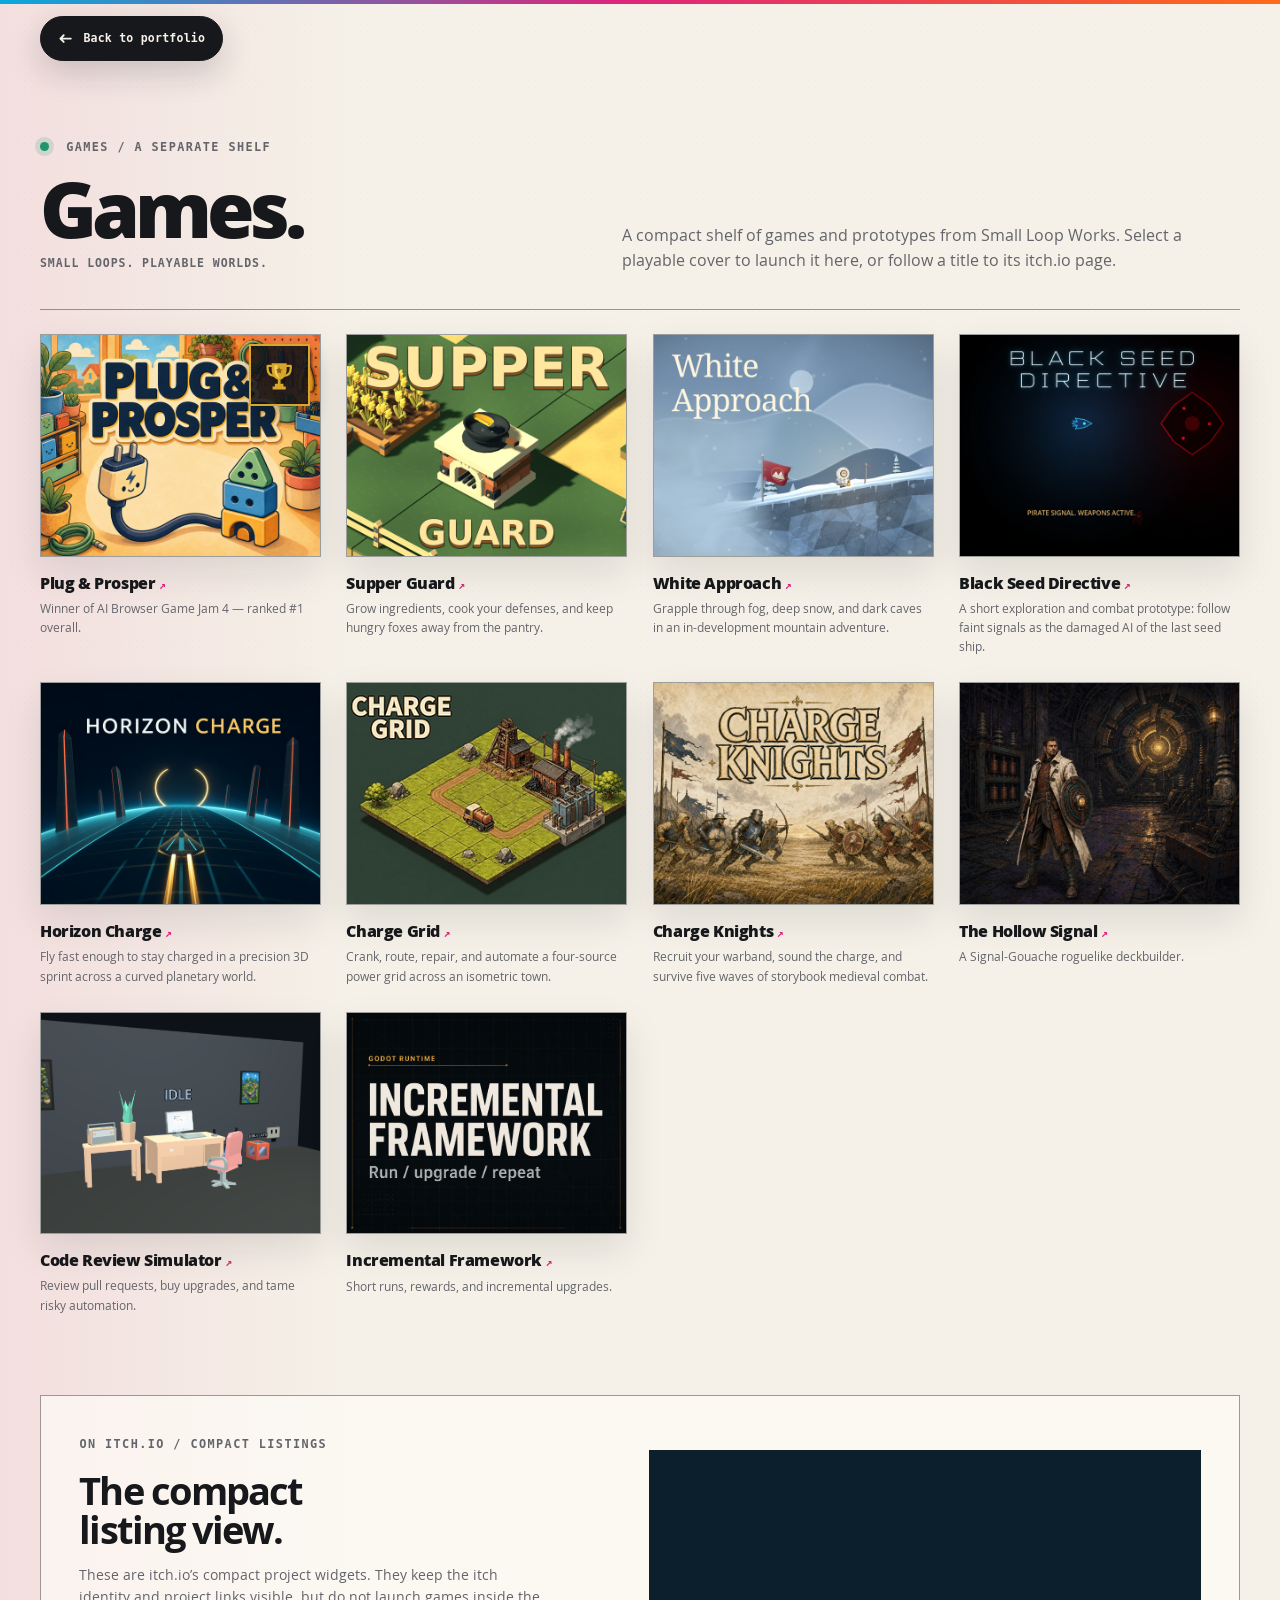
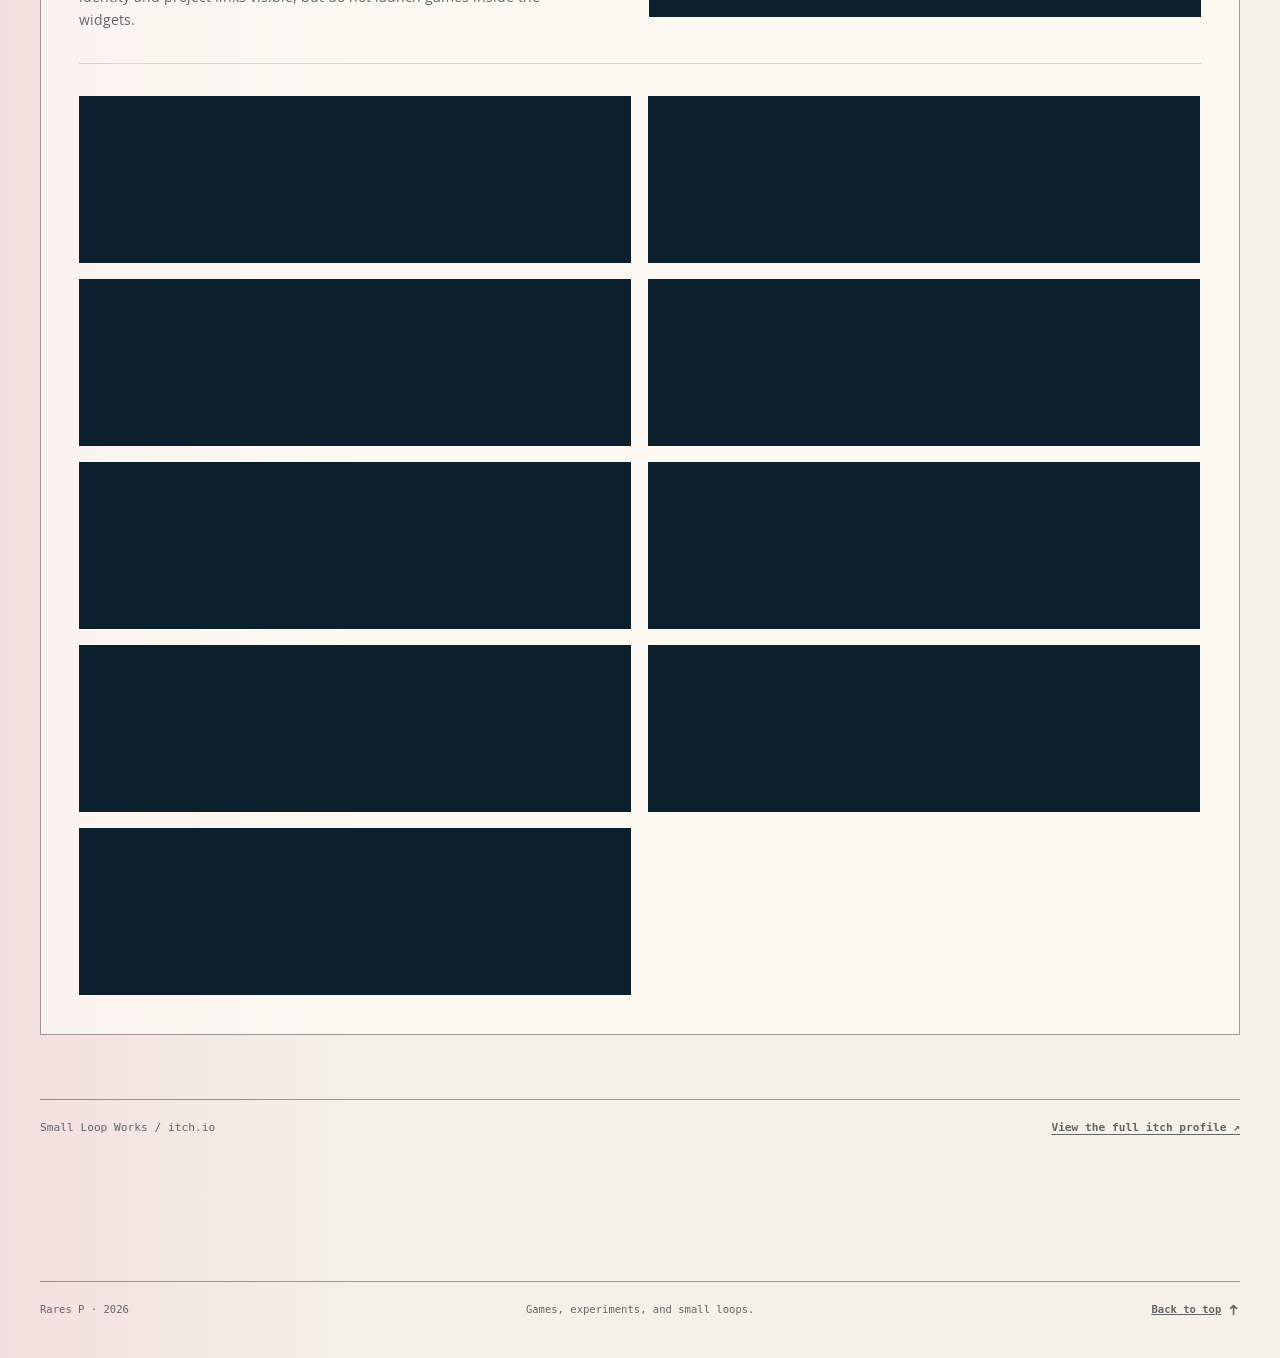
==== site/games.html @ de19da32 "Publish expanded games gallery and refreshed homepage covers" ====
<!doctype html>
<html lang="en">
  <head>
    <meta charset="utf-8">
    <meta name="viewport" content="width=device-width, initial-scale=1">
    <meta name="description" content="A compact portfolio shelf for games and prototypes from Small Loop Works.">
    <meta name="color-scheme" content="light dark">
    <meta name="theme-color" content="#f5f1e8">
    <title>Games | Rares P.</title>
    <link rel="icon" type="image/x-icon" sizes="16x16 32x32 48x48 64x64" href="assets/favicon.ico?v=3">
    <link rel="icon" type="image/png" sizes="16x16" href="assets/favicon-16x16.png?v=3">
    <link rel="icon" type="image/png" sizes="32x32" href="assets/favicon-32x32.png?v=3">
    <link rel="apple-touch-icon" sizes="180x180" href="assets/apple-touch-icon.png">
    <script>
      (() => {
        const systemTheme = matchMedia("(prefers-color-scheme: dark)").matches
          ? "dark"
          : "light";
        let themeMode = "system";
        try {
          const savedMode = localStorage.getItem("portfolio-theme-mode");
          if (savedMode === "light" || savedMode === "dark") {
            themeMode = savedMode;
          }
        } catch {
          // System preference remains the fallback when storage is unavailable.
        }
        document.documentElement.dataset.themeMode = themeMode;
        document.documentElement.dataset.theme =
          themeMode === "system" ? systemTheme : themeMode;
        document.querySelector('meta[name="theme-color"]').content =
          document.documentElement.dataset.theme === "dark"
            ? "#111318"
            : "#f5f1e8";
      })();
    </script>
    <link rel="stylesheet" href="styles.css">
    <script src="script.js" defer></script>
  </head>
  <body class="games-page">
    <a class="skip-link" href="#games">Skip to the games</a>

    <header class="games-site-header" data-reveal>
      <a class="back-to-portfolio" href="index.html">
        <svg viewBox="0 0 16 16" fill="none" stroke="currentColor" stroke-width="2" stroke-linecap="round" stroke-linejoin="round" aria-hidden="true" focusable="false">
          <path d="M13.5 8h-11m0 0L6 4.5M2.5 8 6 11.5"></path>
        </svg>
        <span>Back to portfolio</span>
      </a>
    </header>

    <main class="games-page-main" id="games">
      <section class="games-page-hero" data-reveal>
        <div>
          <p class="eyebrow"><span class="status-dot" aria-hidden="true"></span> Games / A separate shelf</p>
          <h1>Games.</h1>
          <p class="games-page-tagline">Small loops. Playable worlds.</p>
        </div>
        <p class="games-page-intro">
          A compact shelf of games and prototypes from Small Loop Works. Select a
          playable cover to launch it here, or follow a title to its itch.io page.
        </p>
      </section>

      <section class="game-shelf" aria-label="Game shelf">
        <div class="game-grid">
          <article class="game-card" data-reveal>
            <div class="game-cover-shell">
              <button class="game-cover game-launch" type="button" data-game-title="Plug &amp; Prosper" data-game-src="https://itch.io/embed-upload/18635127?color=3C3F45" data-game-width="1280" data-game-height="720" data-game-page="https://smallloopworks.itch.io/plug-prosper" aria-label="Play Plug &amp; Prosper here">
                <img src="assets/games/plug-prosper.png" alt="Plug &amp; Prosper cover art with a smiling plug and a colorful stack of adapters in a cheerful workshop">
                <span class="game-cover-action"><span aria-hidden="true">▶</span> Play here</span>
              </button>
              <a class="game-award-badge" href="https://itch.io/jam/ai-jam-4/results" target="_blank" rel="noreferrer" aria-label="View Plug &amp; Prosper's first-place AI Browser Game Jam 4 result on itch.io" title="View the first-place jam result">
                <svg class="game-award-trophy" viewBox="0 0 160 160" aria-hidden="true" focusable="false">
                  <path class="trophy-handle" d="M51 39H29v9c0 21 12 34 31 35M109 39h22v9c0 21-12 34-31 35"></path>
                  <path class="trophy-cup" d="M47 28h66v26c0 27-14 46-33 46S47 81 47 54V28Z"></path>
                  <path class="trophy-highlight" d="M59 36h13v20c0 18 4 29 12 38-15-3-25-19-25-40V36Z"></path>
                  <path class="trophy-star" d="m80 45 4.5 9.1 10.1 1.5-7.3 7.1 1.7 10-9-4.8-9 4.8 1.7-10-7.3-7.1 10.1-1.5L80 45Z"></path>
                  <path class="trophy-stem" d="M74 96h12v22H74zM61 118h38v12H61zM51 130h58v13H51z"></path>
                </svg>
              </a>
            </div>
            <h2><a href="https://smallloopworks.itch.io/plug-prosper" target="_blank" rel="noreferrer">Plug &amp; Prosper <span aria-hidden="true">↗</span></a></h2>
            <p>Winner of AI Browser Game Jam 4 — ranked #1 overall.</p>
          </article>

          <article class="game-card" data-reveal>
            <button class="game-cover game-launch" type="button" data-game-title="Supper Guard" data-game-src="https://itch.io/embed-upload/19415598?color=3C3F45" data-game-width="640" data-game-height="382" data-game-page="https://smallloopworks.itch.io/supper-guard" aria-label="Play Supper Guard here">
              <img src="assets/games/supper-guard.png" alt="Supper Guard cover art showing a pan of corn on an outdoor stove beside an isometric farm">
              <span class="game-cover-action"><span aria-hidden="true">▶</span> Play here</span>
            </button>
            <h2><a href="https://smallloopworks.itch.io/supper-guard" target="_blank" rel="noreferrer">Supper Guard <span aria-hidden="true">↗</span></a></h2>
            <p>Grow ingredients, cook your defenses, and keep hungry foxes away from the pantry.</p>
          </article>

          <article class="game-card" data-reveal>
            <button class="game-cover game-launch" type="button" data-game-title="White Approach" data-game-src="https://itch.io/embed-upload/19113756?color=3C3F45" data-game-width="960" data-game-height="622" data-game-page="https://smallloopworks.itch.io/white-approach" aria-label="Play White Approach here">
              <img src="assets/games/white-approach.png" alt="White Approach cover art showing a little climber beside a red flag on a snowy mountain ledge">
              <span class="game-cover-action"><span aria-hidden="true">▶</span> Play here</span>
            </button>
            <h2><a href="https://smallloopworks.itch.io/white-approach" target="_blank" rel="noreferrer">White Approach <span aria-hidden="true">↗</span></a></h2>
            <p>Grapple through fog, deep snow, and dark caves in an in-development mountain adventure.</p>
          </article>

          <article class="game-card" data-reveal>
            <button class="game-cover game-launch" type="button" data-game-title="Black Seed Directive" data-game-src="https://itch.io/embed-upload/18654676?color=3C3F45" data-game-width="1152" data-game-height="670" data-game-page="https://smallloopworks.itch.io/black-seed-directive" aria-label="Play Black Seed Directive here">
              <img src="assets/games/black-seed-directive.png" alt="Black Seed Directive cover art showing a blue seed ship facing a red hostile signal in dark space">
              <span class="game-cover-action"><span aria-hidden="true">▶</span> Play here</span>
            </button>
            <h2><a href="https://smallloopworks.itch.io/black-seed-directive" target="_blank" rel="noreferrer">Black Seed Directive <span aria-hidden="true">↗</span></a></h2>
            <p>A short exploration and combat prototype: follow faint signals as the damaged AI of the last seed ship.</p>
          </article>

          <article class="game-card" data-reveal>
            <button class="game-cover game-launch" type="button" data-game-title="Horizon Charge" data-game-src="https://itch.io/embed-upload/18634180?color=3C3F45" data-game-width="960" data-game-height="562" data-game-page="https://smallloopworks.itch.io/horizon-charge" aria-label="Play Horizon Charge here">
              <img src="assets/games/horizon-charge.png" alt="Horizon Charge cover art showing a glowing spacecraft racing over a curved planetary track">
              <span class="game-cover-action"><span aria-hidden="true">▶</span> Play here</span>
            </button>
            <h2><a href="https://smallloopworks.itch.io/horizon-charge" target="_blank" rel="noreferrer">Horizon Charge <span aria-hidden="true">↗</span></a></h2>
            <p>Fly fast enough to stay charged in a precision 3D sprint across a curved planetary world.</p>
          </article>

          <article class="game-card" data-reveal>
            <button class="game-cover game-launch" type="button" data-game-title="Charge Grid" data-game-src="https://itch.io/embed-upload/18638138?color=3C3F45" data-game-width="1280" data-game-height="720" data-game-page="https://smallloopworks.itch.io/charge-grid" aria-label="Play Charge Grid here">
              <img src="assets/games/charge-grid.png" alt="Charge Grid cover art showing an isometric power network with a mine, factory, truck, and transformer station">
              <span class="game-cover-action"><span aria-hidden="true">▶</span> Play here</span>
            </button>
            <h2><a href="https://smallloopworks.itch.io/charge-grid" target="_blank" rel="noreferrer">Charge Grid <span aria-hidden="true">↗</span></a></h2>
            <p>Crank, route, repair, and automate a four-source power grid across an isometric town.</p>
          </article>

          <article class="game-card" data-reveal>
            <button class="game-cover game-launch" type="button" data-game-title="Charge Knights" data-game-src="https://itch.io/embed-upload/18634933?color=3C3F45" data-game-width="1152" data-game-height="648" data-game-page="https://smallloopworks.itch.io/charge-knights" aria-label="Play Charge Knights here">
              <img src="assets/games/charge-knights.png" alt="Charge Knights cover art showing two storybook medieval warbands charging across a battlefield">
              <span class="game-cover-action"><span aria-hidden="true">▶</span> Play here</span>
            </button>
            <h2><a href="https://smallloopworks.itch.io/charge-knights" target="_blank" rel="noreferrer">Charge Knights <span aria-hidden="true">↗</span></a></h2>
            <p>Recruit your warband, sound the charge, and survive five waves of storybook medieval combat.</p>
          </article>

          <article class="game-card" data-reveal>
            <button class="game-cover game-launch" type="button" data-game-title="The Hollow Signal" data-game-src="https://itch.io/embed-upload/18607354?color=3C3F45" data-game-width="1152" data-game-height="670" data-game-page="https://smallloopworks.itch.io/the-hollow-signal" aria-label="Play The Hollow Signal here">
              <img src="assets/games/the-hollow-signal.png" alt="The Hollow Signal cover art showing a lone traveler before a glowing mechanical tunnel">
              <span class="game-cover-action"><span aria-hidden="true">▶</span> Play here</span>
            </button>
            <h2><a href="https://smallloopworks.itch.io/the-hollow-signal" target="_blank" rel="noreferrer">The Hollow Signal <span aria-hidden="true">↗</span></a></h2>
            <p>A Signal-Gouache roguelike deckbuilder.</p>
          </article>

          <article class="game-card" data-reveal>
            <a class="game-cover" href="https://smallloopworks.itch.io/code-review-simulator" target="_blank" rel="noreferrer" aria-label="Open Code Review Simulator on itch.io">
              <img src="assets/games/code-review-simulator.png" alt="Code Review Simulator cover art showing an in-game apartment workspace">
            </a>
            <h2><a href="https://smallloopworks.itch.io/code-review-simulator" target="_blank" rel="noreferrer">Code Review Simulator <span aria-hidden="true">↗</span></a></h2>
            <p>Review pull requests, buy upgrades, and tame risky automation.</p>
          </article>

          <article class="game-card" data-reveal>
            <button class="game-cover game-launch" type="button" data-game-title="Incremental Framework" data-game-src="https://itch.io/embed-upload/17612233?color=3C3F45" data-game-width="1280" data-game-height="742" data-game-page="https://smallloopworks.itch.io/incremental-framework" aria-label="Play Incremental Framework here">
              <img src="assets/games/incremental-framework.png" alt="Incremental Framework cover with bold title lettering on a dark technical grid">
              <span class="game-cover-action"><span aria-hidden="true">▶</span> Play here</span>
            </button>
            <h2><a href="https://smallloopworks.itch.io/incremental-framework" target="_blank" rel="noreferrer">Incremental Framework <span aria-hidden="true">↗</span></a></h2>
            <p>Short runs, rewards, and incremental upgrades.</p>
          </article>

        </div>

        <section class="itch-widget-trial" aria-labelledby="itch-widget-title" data-reveal>
          <div class="itch-widget-lead">
            <div>
              <p class="eyebrow">On itch.io / Compact listings</p>
              <h2 id="itch-widget-title">The compact listing view.</h2>
              <p>
                These are itch.io’s compact project widgets. They keep the itch
                identity and project links visible, but do not launch games inside
                the widgets.
              </p>
            </div>
            <iframe class="itch-project-widget" frameborder="0" src="https://itch.io/embed/4852636?bg_color=0B1F2C&amp;fg_color=E7F8F5&amp;link_color=57D6D1&amp;border_color=364250" width="552" height="167" loading="lazy" title="Horizon Charge itch.io project widget"><a href="https://smallloopworks.itch.io/horizon-charge">Horizon Charge by Small Loop Works</a></iframe>
          </div>
          <div class="itch-widget-grid" aria-label="More compact itch.io game listings">
            <iframe class="itch-project-widget" frameborder="0" src="https://itch.io/embed/5056129?bg_color=203C20&amp;fg_color=FFF1C7&amp;link_color=F2BC43&amp;border_color=4C6940" width="552" height="167" loading="lazy" title="Supper Guard itch.io project widget"><a href="https://smallloopworks.itch.io/supper-guard">Supper Guard by Small Loop Works</a></iframe>
            <iframe class="itch-project-widget" frameborder="0" src="https://itch.io/embed/4976010?bg_color=253B4E&amp;fg_color=F5F1E8&amp;link_color=B5D9EE&amp;border_color=5D7D97" width="552" height="167" loading="lazy" title="White Approach itch.io project widget"><a href="https://smallloopworks.itch.io/white-approach">White Approach by Small Loop Works</a></iframe>
            <iframe class="itch-project-widget" frameborder="0" src="https://itch.io/embed/4858054?bg_color=0B1118&amp;fg_color=E7F8F5&amp;link_color=5BCBF0&amp;border_color=283E50" width="552" height="167" loading="lazy" title="Black Seed Directive itch.io project widget"><a href="https://smallloopworks.itch.io/black-seed-directive">Black Seed Directive by Small Loop Works</a></iframe>
            <iframe class="itch-project-widget" frameborder="0" src="https://itch.io/embed/4852602?bg_color=14271F&amp;fg_color=FFF1C7&amp;link_color=F2BC43&amp;border_color=355848" width="552" height="167" loading="lazy" title="Charge Grid itch.io project widget"><a href="https://smallloopworks.itch.io/charge-grid">Charge Grid by Small Loop Works</a></iframe>
            <iframe class="itch-project-widget" frameborder="0" src="https://itch.io/embed/4852614?bg_color=D2BC8F&amp;fg_color=2A2118&amp;link_color=8E3F35&amp;border_color=ddc798" width="552" height="167" loading="lazy" title="Charge Knights itch.io project widget"><a href="https://smallloopworks.itch.io/charge-knights">Charge Knights by Small Loop Works</a></iframe>
            <iframe class="itch-project-widget" frameborder="0" src="https://itch.io/embed/4852654?bg_color=17243A&amp;fg_color=FFF3D5&amp;link_color=B83E55&amp;border_color=4795c5" width="552" height="167" loading="lazy" title="Plug &amp; Prosper itch.io project widget"><a href="https://smallloopworks.itch.io/plug-prosper">Plug &amp; Prosper by Small Loop Works</a></iframe>
            <iframe class="itch-project-widget" frameborder="0" src="https://itch.io/embed/4846145?bg_color=171522&amp;fg_color=e8ddc5&amp;link_color=5fbdb8&amp;border_color=3c3a42" width="552" height="167" loading="lazy" title="The Hollow Signal itch.io project widget"><a href="https://smallloopworks.itch.io/the-hollow-signal">The Hollow Signal by Small Loop Works</a></iframe>
            <iframe class="itch-project-widget" frameborder="0" src="https://itch.io/embed/4621067?bg_color=191D21&amp;fg_color=F0F3F4&amp;link_color=66C6BB&amp;border_color=3e4348" width="552" height="167" loading="lazy" title="Code Review Simulator itch.io project widget"><a href="https://smallloopworks.itch.io/code-review-simulator">Code Review Simulator by Small Loop Works</a></iframe>
            <iframe class="itch-project-widget" frameborder="0" src="https://itch.io/embed/4594815?bg_color=172326&amp;fg_color=f2efe6&amp;link_color=f5c84c&amp;border_color=3f4547" width="552" height="167" loading="lazy" title="Incremental Framework itch.io project widget"><a href="https://smallloopworks.itch.io/incremental-framework">Incremental Framework by Small Loop Works</a></iframe>
          </div>
        </section>

        <div class="games-page-note" data-reveal>
          <span>Small Loop Works / itch.io</span>
          <a href="https://smallloopworks.itch.io/" target="_blank" rel="noreferrer">View the full itch profile <span aria-hidden="true">↗</span></a>
        </div>
      </section>
    </main>

    <dialog class="game-player-dialog" aria-labelledby="game-player-title">
      <div class="game-player-shell">
        <div class="game-player-stage">
          <div class="game-player-panel">
            <header class="game-player-toolbar">
              <div>
                <span class="status-label">playing from itch.io</span>
                <h2 id="game-player-title">Game</h2>
              </div>
              <div class="game-player-actions">
                <a class="game-player-itch-link" href="https://smallloopworks.itch.io/" target="_blank" rel="noreferrer">Open on itch.io <span aria-hidden="true">↗</span></a>
                <button class="game-player-icon game-player-fullscreen" type="button" aria-label="Enter fullscreen" title="Enter fullscreen">
                  <svg viewBox="0 0 18 18" fill="none" stroke="currentColor" stroke-width="1.8" stroke-linecap="round" stroke-linejoin="round" aria-hidden="true" focusable="false">
                    <path d="M3 7V3h4M11 3h4v4M15 11v4h-4M7 15H3v-4"></path>
                  </svg>
                </button>
                <button class="game-player-icon game-player-close" type="button" aria-label="Close game" title="Close game">
                  <svg viewBox="0 0 18 18" fill="none" stroke="currentColor" stroke-width="1.8" stroke-linecap="round" aria-hidden="true" focusable="false">
                    <path d="m4 4 10 10M14 4 4 14"></path>
                  </svg>
                </button>
              </div>
            </header>
            <div class="game-player-viewport">
              <iframe class="game-player-frame" title="Embedded game" allow="autoplay; fullscreen; gamepad; cross-origin-isolated" allowfullscreen></iframe>
            </div>
          </div>
          <p class="game-player-hint">Click outside the game or press Esc to close.</p>
        </div>
      </div>
    </dialog>

    <footer class="site-footer">
      <p>Rares P · <span id="current-year">2026</span></p>
      <p>Games, experiments, and small loops.</p>
      <a href="#games">
        Back to top
        <svg class="top-arrow" viewBox="0 0 16 16" fill="none" stroke="currentColor" stroke-width="2" stroke-linecap="round" stroke-linejoin="round" aria-hidden="true" focusable="false">
          <path d="M8 14V3m0 0L4.5 6.5M8 3l3.5 3.5"></path>
        </svg>
      </a>
    </footer>
  </body>
</html>
---- site/styles.css ----
@font-face {
  font-family: "Open Sans Portfolio";
  font-style: normal;
  font-weight: 400;
  font-display: swap;
  src: url("assets/fonts/open-sans-regular.woff") format("woff");
}

@font-face {
  font-family: "Open Sans Portfolio";
  font-style: normal;
  font-weight: 600;
  font-display: swap;
  src: url("assets/fonts/open-sans-semibold.woff") format("woff");
}

@font-face {
  font-family: "Open Sans Portfolio";
  font-style: normal;
  font-weight: 700;
  font-display: swap;
  src: url("assets/fonts/open-sans-bold.woff") format("woff");
}

@font-face {
  font-family: "Open Sans Portfolio";
  font-style: normal;
  font-weight: 800;
  font-display: swap;
  src: url("assets/fonts/open-sans-extrabold.woff") format("woff");
}

:root {
  color-scheme: light dark;
  --paper: #f5f1e8;
  --paper-strong: #fffdf8;
  --ink: #17181b;
  --muted: #64656b;
  --line: rgba(23, 24, 27, 0.15);
  --line-strong: rgba(23, 24, 27, 0.42);
  --cyan: #08a9dc;
  --blue: #2855d9;
  --magenta: #dc257d;
  --orange: #ff6b18;
  --green: #1d966c;
  --shadow: 0 28px 80px rgba(26, 24, 20, 0.13);
  --radius: 1.3rem;
  --mono: "Noto Sans Mono", "DejaVu Sans Mono", ui-monospace, monospace;
  --sans: "Open Sans Portfolio", "Open Sans", "Noto Sans", Inter, ui-sans-serif, system-ui, sans-serif;
  --max: 1200px;
}

html[data-theme="light"] {
  color-scheme: light;
}

html[data-theme="dark"] {
  color-scheme: dark;
  --paper: #111318;
  --paper-strong: #191c22;
  --ink: #f6f2e9;
  --muted: #abaeb6;
  --line: rgba(255, 255, 255, 0.13);
  --line-strong: rgba(255, 255, 255, 0.36);
  --cyan: #41c7ef;
  --blue: #718cf5;
  --magenta: #ff5ba6;
  --orange: #ff843f;
  --green: #62d2a8;
  --shadow: 0 28px 90px rgba(0, 0, 0, 0.35);
}

* {
  box-sizing: border-box;
}

html {
  scroll-behavior: smooth;
  scroll-padding-top: 7rem;
  overflow-x: hidden;
}

body {
  margin: 0;
  background: var(--paper);
  color: var(--ink);
  font-family: var(--sans);
  font-size: 1.04rem;
  font-weight: 480;
  line-height: 1.6;
  overflow-x: hidden;
  transition: background-color 180ms ease, color 180ms ease;
}

@supports (overflow: clip) {
  html,
  body,
  main {
    overflow-x: clip;
  }
}

body::before {
  position: fixed;
  inset: 0;
  z-index: -1;
  background-image: radial-gradient(rgba(23, 24, 27, 0.06) 0.65px, transparent 0.65px);
  background-size: 7px 7px;
  content: "";
  opacity: 0.35;
  pointer-events: none;
}

html[data-theme="dark"] body::before {
  background-image: radial-gradient(rgba(255, 255, 255, 0.08) 0.65px, transparent 0.65px);
}

a {
  color: inherit;
}

button,
a {
  -webkit-tap-highlight-color: transparent;
}

button {
  color: inherit;
  font: inherit;
}

button:focus-visible,
a:focus-visible {
  outline: 3px solid var(--cyan);
  outline-offset: 4px;
}

.skip-link {
  position: fixed;
  top: 0.75rem;
  left: 0.75rem;
  z-index: 100;
  padding: 0.7rem 1rem;
  background: var(--ink);
  color: var(--paper);
  font-family: var(--mono);
  font-size: 0.8rem;
  transform: translateY(-160%);
  transition: transform 160ms ease;
}

.skip-link:focus {
  transform: translateY(0);
}

.site-header {
  position: sticky;
  top: 0;
  z-index: 30;
  display: grid;
  grid-template-columns: 1fr auto 1fr;
  align-items: center;
  width: min(calc(100% - 2rem), var(--max));
  margin: 1rem auto 0;
  padding: 0.7rem 0.75rem 0.7rem 1rem;
  border: 1px solid var(--line);
  border-radius: 999px;
  background: color-mix(in srgb, var(--paper) 82%, transparent);
  box-shadow: 0 12px 40px rgba(23, 24, 27, 0.07);
  backdrop-filter: blur(18px);
}

.wordmark {
  display: inline-flex;
  align-items: center;
  gap: 0.75rem;
  width: max-content;
  text-decoration: none;
}

.wordmark-mark {
  display: grid;
  width: 2.4rem;
  height: 2.4rem;
  place-items: center;
  border-radius: 50%;
  background: var(--ink);
  color: var(--paper);
  font-family: var(--mono);
  font-size: 0.73rem;
  font-weight: 800;
}

.wordmark-copy {
  color: var(--muted);
  font-family: var(--mono);
  font-size: 0.72rem;
  font-weight: 700;
  letter-spacing: 0.08em;
  text-transform: uppercase;
}

.desktop-nav {
  display: flex;
  align-items: center;
  gap: 1.8rem;
}

.desktop-nav a {
  position: relative;
  font-size: 0.92rem;
  font-weight: 650;
  text-decoration: none;
}

.desktop-nav a::after {
  position: absolute;
  right: 0;
  bottom: -0.25rem;
  left: 0;
  height: 1px;
  background: var(--ink);
  content: "";
  transform: scaleX(0);
  transform-origin: right;
  transition: transform 160ms ease;
}

.desktop-nav a:hover::after {
  transform: scaleX(1);
  transform-origin: left;
}

.desktop-nav .nav-page-link {
  display: inline-flex;
  gap: 0.42rem;
  align-items: center;
  margin-left: 0.2rem;
  padding-left: 2rem;
}

.desktop-nav .nav-page-link::after {
  left: 2rem;
}

.desktop-nav .nav-page-link::before {
  position: absolute;
  top: 50%;
  left: 0;
  width: 1px;
  height: 1.25rem;
  background: var(--line-strong);
  content: "";
  transform: translateY(-50%);
}

.nav-page-link svg {
  width: 0.82rem;
  height: 0.82rem;
  flex: 0 0 auto;
  color: var(--magenta);
}

.header-actions {
  display: flex;
  justify-content: flex-end;
  align-items: center;
  gap: 0.45rem;
}

.theme-icon {
  display: grid;
  line-height: 1;
  place-items: center;
  transform: translateY(-0.06rem);
}

.theme-icon::before {
  content: "◐";
}

html[data-theme="dark"] .theme-icon {
  transform: none;
}

html[data-theme="dark"] .theme-icon::before {
  content: "☼";
}

.icon-button,
.small-button {
  display: inline-grid;
  min-width: 2.4rem;
  height: 2.4rem;
  place-items: center;
  border: 1px solid var(--line);
  border-radius: 999px;
  background: transparent;
  cursor: pointer;
  text-decoration: none;
  transition: transform 160ms ease, border-color 160ms ease, background-color 160ms ease;
}

.icon-button:hover,
.small-button:hover {
  border-color: var(--line-strong);
  transform: translateY(-2px);
}

.small-button {
  display: inline-flex;
  gap: 0.55rem;
  align-items: center;
  padding: 0 1rem;
  border-color: var(--ink);
  background: var(--ink);
  color: var(--paper);
  font-family: var(--mono);
  font-size: 0.72rem;
  font-weight: 800;
  letter-spacing: 0.04em;
}

.download-icon {
  width: 0.9rem;
  height: 0.9rem;
  flex: 0 0 auto;
}

.section,
.hero,
.role-strip,
.site-footer {
  width: min(calc(100% - 2.5rem), var(--max));
  margin-inline: auto;
}

.hero {
  display: grid;
  grid-template-columns: minmax(0, 1.04fr) minmax(25rem, 0.96fr);
  gap: 3.75rem;
  align-items: center;
  min-height: calc(100vh - 6rem);
  padding: 6rem 0 4rem;
}

.hero-copy {
  position: relative;
  z-index: 2;
  min-width: 0;
}

.eyebrow {
  margin: 0 0 1.1rem;
  color: var(--muted);
  font-family: var(--mono);
  font-size: 0.74rem;
  font-weight: 800;
  letter-spacing: 0.12em;
  text-transform: uppercase;
}

.status-dot {
  display: inline-block;
  width: 0.55rem;
  height: 0.55rem;
  margin-right: 0.55rem;
  border-radius: 50%;
  background: var(--green);
  box-shadow: 0 0 0 5px color-mix(in srgb, var(--green) 16%, transparent);
}

.hero h1 {
  max-width: 14ch;
  margin: 0;
  font-size: clamp(3rem, 5.55vw, 6rem);
  font-weight: 800;
  letter-spacing: -0.055em;
  line-height: 0.94;
}

.hero h1 span {
  display: block;
  margin-top: 0.18em;
  color: transparent;
  -webkit-text-stroke: 2.15px var(--ink);
}

.hero-intro {
  max-width: 42rem;
  margin: 2rem 0 0;
  color: var(--muted);
  font-size: clamp(1.08rem, 1.45vw, 1.3rem);
  font-weight: 520;
  line-height: 1.65;
}

.hero-actions {
  display: flex;
  flex-wrap: wrap;
  align-items: center;
  gap: 1.4rem;
  margin-top: 2rem;
}

.primary-button {
  display: inline-flex;
  align-items: center;
  gap: 1.2rem;
  padding: 0.95rem 1.25rem;
  border-radius: 999px;
  background: var(--ink);
  color: var(--paper);
  font-size: 0.88rem;
  font-weight: 800;
  text-decoration: none;
  transition: transform 180ms ease, box-shadow 180ms ease;
}

.primary-button:hover {
  box-shadow: 0 12px 30px rgba(23, 24, 27, 0.18);
  transform: translateY(-3px);
}

.text-link {
  font-size: 0.9rem;
  font-weight: 800;
  text-decoration-thickness: 1px;
  text-underline-offset: 0.28em;
}

.hero-signals {
  display: grid;
  grid-template-columns: 1.08fr 1.32fr 0.9fr;
  margin: 3rem 0 0;
  padding-top: 1.2rem;
  border-top: 1px solid var(--line);
}

.hero-signals div {
  display: grid;
  grid-template-rows: 1rem auto;
  align-content: start;
  min-width: 0;
  padding-inline: clamp(0.8rem, 1.4vw, 1.3rem);
}

.hero-signals div:first-child {
  padding-left: 0;
}

.hero-signals div + div {
  border-left: 1px solid var(--line);
}

.hero-signals div:last-child {
  padding-right: 0;
}

.hero-signals dt {
  margin: 0;
  color: var(--muted);
  font-family: var(--mono);
  font-size: 0.66rem;
  font-weight: 700;
  letter-spacing: 0.08em;
  text-transform: uppercase;
}

.hero-signals dd {
  margin: 0.38rem 0 0;
  font-size: 0.88rem;
  font-weight: 650;
  line-height: 1.35;
}

.hero-signals dd span {
  display: block;
}

.hero-signals .signal-flow {
  white-space: nowrap;
}

.hero-visual {
  position: relative;
  min-height: 39rem;
  isolation: isolate;
}

.splash {
  position: absolute;
  inset: 3% -25% auto -18%;
  z-index: -3;
  height: 73%;
  background: url("assets/operator-splash.png") left center / cover no-repeat;
  filter: saturate(1.05) contrast(1.03);
  mask-image: linear-gradient(90deg, #000 55%, transparent 100%);
  opacity: 0.95;
  transform: rotate(-6deg);
}

html[data-theme="dark"] .splash {
  filter: saturate(1.05) contrast(1.03);
  mix-blend-mode: screen;
  opacity: 0.72;
}

.portrait-shell {
  position: absolute;
  top: 12%;
  left: 8%;
  width: min(85%, 30rem);
  aspect-ratio: 1;
  overflow: hidden;
  border: 2px solid var(--ink);
  border-radius: 50%;
  background: #fffdf8;
  box-shadow:
    18px 20px 0 color-mix(in srgb, var(--cyan) 70%, transparent),
    -14px -12px 0 color-mix(in srgb, var(--magenta) 65%, transparent),
    var(--shadow);
}

.portrait-shell img {
  display: block;
  width: 100%;
  height: 100%;
  object-fit: cover;
}

.orbit {
  position: absolute;
  z-index: -2;
  border: 1px solid var(--line-strong);
  border-radius: 50%;
}

.orbit::after {
  position: absolute;
  top: 50%;
  left: -0.3rem;
  width: 0.6rem;
  height: 0.6rem;
  border-radius: 50%;
  background: var(--orange);
  content: "";
  box-shadow: 0 0 0 5px color-mix(in srgb, var(--orange) 20%, transparent);
}

.orbit-one {
  inset: 4% 2% 10% 0;
  transform: rotate(17deg);
}

.orbit-two {
  inset: 0 8% 4% -7%;
  border-style: dashed;
  transform: rotate(-22deg);
}

.status-card {
  position: absolute;
  display: flex;
  min-width: 11rem;
  flex-direction: column;
  gap: 0.2rem;
  padding: 0.85rem 1rem;
  border: 1px solid var(--line-strong);
  background: color-mix(in srgb, var(--paper-strong) 87%, transparent);
  box-shadow: 0 14px 40px rgba(23, 24, 27, 0.12);
  backdrop-filter: blur(14px);
}

.status-card-top {
  top: 7%;
  right: -2%;
}

.status-card-bottom {
  right: 4%;
  bottom: 13%;
}

.status-label {
  color: var(--muted);
  font-family: var(--mono);
  font-size: 0.63rem;
  font-weight: 800;
  letter-spacing: 0.1em;
  text-transform: uppercase;
}

.status-card strong {
  font-family: var(--mono);
  font-size: 0.83rem;
}

.status-card-bottom strong span {
  color: var(--green);
}

.role-strip {
  display: grid;
  grid-template-columns: repeat(4, minmax(0, 1fr));
  padding: 0;
  border-block: 1px solid var(--line-strong);
  font-family: var(--mono);
  font-size: clamp(0.68rem, 1vw, 0.82rem);
  font-weight: 800;
  letter-spacing: 0.04em;
  text-transform: uppercase;
}

.role-strip p {
  display: grid;
  min-height: 3.8rem;
  place-items: center;
  margin: 0;
  padding: 0.9rem 1.1rem;
  text-align: center;
}

.role-strip p + p {
  border-left: 1px solid var(--line);
}

.section {
  padding: 9rem 0 0;
}

.section-heading {
  display: grid;
  grid-template-columns: minmax(0, 1.25fr) minmax(18rem, 0.75fr);
  gap: 4rem;
  align-items: end;
  margin-bottom: 3rem;
}

.section-heading h2,
.review-copy h2,
.contact-section h2 {
  max-width: 13ch;
  margin: 0;
  font-size: clamp(2.6rem, 5vw, 5.4rem);
  font-weight: 760;
  letter-spacing: -0.065em;
  line-height: 0.98;
}

.section-heading > p,
.review-copy > p,
.contact-section > div > p {
  margin: 0;
  color: var(--muted);
  font-size: 1.08rem;
  font-weight: 500;
}

.work-controls {
  display: flex;
  justify-content: space-between;
  align-items: center;
  gap: 1rem;
  margin-bottom: 1.4rem;
}

.filter-group {
  display: flex;
  flex-wrap: wrap;
  gap: 0.5rem;
}

.filter-button,
.evidence-toggle {
  border: 1px solid var(--line);
  border-radius: 999px;
  background: transparent;
  cursor: pointer;
  font-family: var(--mono);
  font-size: 0.72rem;
  font-weight: 800;
  letter-spacing: 0.03em;
  transition: border-color 150ms ease, background-color 150ms ease, color 150ms ease, transform 150ms ease;
}

.filter-button {
  display: inline-flex;
  align-items: center;
  justify-content: center;
  min-height: 2.5rem;
  padding: 0 0.9rem;
  line-height: 1;
}

.filter-button:hover,
.evidence-toggle:hover {
  border-color: var(--line-strong);
}

.filter-button:hover {
  transform: translateY(-1px);
}

.evidence-toggle:hover {
  background: color-mix(in srgb, var(--ink) 4%, transparent);
}

.filter-button.is-active {
  border-color: var(--ink);
  background: var(--ink);
  color: var(--paper);
}

.evidence-toggle {
  display: inline-flex;
  align-items: center;
  gap: 0.55rem;
  flex: 0 0 auto;
  padding: 0.55rem 0.75rem;
}

.toggle-track {
  position: relative;
  display: inline-block;
  width: 2rem;
  height: 1.12rem;
  border-radius: 999px;
  background: var(--line-strong);
}

.toggle-track span {
  position: absolute;
  top: 50%;
  left: 0.16rem;
  width: 0.8rem;
  height: 0.8rem;
  border-radius: 50%;
  background: var(--paper-strong);
  transform: translateY(-50%);
  transition: transform 180ms ease, background-color 180ms ease;
}

.evidence-toggle[aria-pressed="true"] .toggle-track {
  background: var(--green);
}

.evidence-toggle[aria-pressed="true"] .toggle-track span {
  transform: translate(0.88rem, -50%);
}

.project-grid {
  display: grid;
  grid-template-columns: repeat(12, 1fr);
  border-top: 1px solid var(--line-strong);
  border-left: 1px solid var(--line-strong);
}

.project-card {
  position: relative;
  display: flex;
  grid-column: span 6;
  min-height: 31rem;
  flex-direction: column;
  padding: 1.5rem;
  overflow: hidden;
  border-right: 1px solid var(--line-strong);
  border-bottom: 1px solid var(--line-strong);
  background: color-mix(in srgb, var(--paper-strong) 48%, transparent);
  transition: background-color 180ms ease, transform 180ms ease, opacity 180ms ease;
}

.project-card::before {
  position: absolute;
  top: -6rem;
  right: -6rem;
  width: 12rem;
  height: 12rem;
  border: 1px solid var(--line);
  border-radius: 50%;
  content: "";
  transition: transform 300ms ease, border-color 300ms ease;
}

.project-card:hover {
  z-index: 2;
  background: var(--paper-strong);
  box-shadow: var(--shadow);
  transform: translateY(-4px);
}

.project-card:hover::before {
  border-color: var(--cyan);
  transform: scale(1.35);
}

.project-card-featured {
  grid-column: span 7;
  background:
    radial-gradient(circle at 90% 0, color-mix(in srgb, var(--cyan) 16%, transparent), transparent 32%),
    color-mix(in srgb, var(--paper-strong) 65%, transparent);
}

.project-card:nth-child(2) {
  grid-column: span 5;
}

.project-card-wide {
  grid-column: span 12;
  min-height: 26rem;
  background:
    linear-gradient(105deg, color-mix(in srgb, var(--magenta) 9%, transparent), transparent 44%),
    color-mix(in srgb, var(--paper-strong) 52%, transparent);
}

.project-card[hidden] {
  display: none;
}

.games-gateway {
  display: grid;
  grid-template-columns: minmax(0, 1.12fr) minmax(19rem, 0.88fr);
  gap: clamp(3rem, 7vw, 7rem);
  align-items: center;
  margin-top: 9rem;
  padding: clamp(2rem, 5vw, 4.5rem);
  background:
    radial-gradient(circle at 86% 16%, color-mix(in srgb, var(--magenta) 24%, transparent), transparent 24%),
    radial-gradient(circle at 68% 88%, color-mix(in srgb, var(--cyan) 18%, transparent), transparent 30%),
    var(--ink);
  color: var(--paper);
}

.games-gateway-copy .eyebrow,
.games-gateway-copy > p {
  color: color-mix(in srgb, var(--paper) 68%, transparent);
}

.games-gateway h2 {
  max-width: 12ch;
  margin: 0;
  font-size: clamp(2.7rem, 5vw, 5.2rem);
  font-weight: 780;
  letter-spacing: -0.065em;
  line-height: 0.98;
}

.games-gateway-copy > p:not(.eyebrow) {
  max-width: 40rem;
  margin: 1.5rem 0 0;
}

.games-gateway .primary-button {
  margin-top: 2rem;
  background: var(--paper);
  color: var(--ink);
}

.games-gateway-covers {
  position: relative;
  min-height: 18rem;
}

.gateway-cover {
  position: absolute;
  top: 50%;
  left: 50%;
  display: block;
  width: clamp(12rem, 19vw, 16rem);
  aspect-ratio: 315 / 250;
  padding: 0.38rem;
  overflow: hidden;
  border: 1px solid color-mix(in srgb, var(--paper) 36%, transparent);
  background: #17191e;
  box-shadow: 0 24px 50px rgba(0, 0, 0, 0.3);
}

.gateway-cover img {
  display: block;
  width: 100%;
  height: 100%;
  border: 1px solid rgba(255, 255, 255, 0.12);
  object-fit: cover;
}

.gateway-cover-one {
  z-index: 3;
  border-color: color-mix(in srgb, var(--paper) 58%, transparent);
  box-shadow: 0 30px 65px rgba(0, 0, 0, 0.42);
  transform: translate(-50%, -64%) rotate(-1.5deg) scale(1.04);
}

.gateway-cover-two {
  z-index: 1;
  transform: translate(-94%, -43%) rotate(-9deg);
}

.gateway-cover-three {
  z-index: 2;
  transform: translate(-6%, -43%) rotate(9deg);
}

.games-page {
  background:
    linear-gradient(90deg, color-mix(in srgb, var(--magenta) 9%, transparent), transparent 28%),
    var(--paper);
}

.games-page::after {
  position: fixed;
  top: 0;
  right: 0;
  left: 0;
  z-index: 35;
  height: 0.24rem;
  background: linear-gradient(90deg, var(--cyan), var(--magenta) 48%, var(--orange));
  content: "";
  pointer-events: none;
}

.games-site-header {
  position: sticky;
  top: 0;
  z-index: 30;
  display: flex;
  width: min(calc(100% - 2rem), var(--max));
  margin: 1rem auto 0;
  pointer-events: none;
}

.back-to-portfolio {
  display: inline-flex;
  gap: 0.65rem;
  align-items: center;
  min-height: 2.8rem;
  padding: 0 1.05rem;
  border: 1px solid var(--ink);
  border-radius: 999px;
  background: var(--ink);
  box-shadow: 0 12px 32px color-mix(in srgb, var(--ink) 18%, transparent);
  color: var(--paper);
  cursor: pointer;
  font-family: var(--mono);
  font-size: 0.72rem;
  font-weight: 800;
  letter-spacing: 0.02em;
  pointer-events: auto;
  text-decoration: none;
  transition: box-shadow 160ms ease, transform 160ms ease;
}

.back-to-portfolio:hover {
  box-shadow: 0 16px 38px color-mix(in srgb, var(--ink) 24%, transparent);
  transform: translateY(-2px);
}

.back-to-portfolio svg {
  width: 0.95rem;
  height: 0.95rem;
  flex: 0 0 auto;
}

.games-page-main {
  min-height: calc(100vh - 8rem);
}

.games-page-hero {
  display: grid;
  grid-template-columns: minmax(0, 0.9fr) minmax(24rem, 1.1fr);
  gap: clamp(2rem, 6vw, 6rem);
  align-items: end;
  width: min(calc(100% - 2.5rem), var(--max));
  margin-inline: auto;
  padding: clamp(3.25rem, 6vw, 5rem) 0 2.25rem;
  border-bottom: 1px solid var(--line-strong);
}

.games-page-hero h1 {
  margin: 0;
  font-size: clamp(3.6rem, 6vw, 5.8rem);
  font-weight: 800;
  letter-spacing: -0.065em;
  line-height: 0.92;
}

.games-page-tagline {
  margin: 0.6rem 0 0;
  color: var(--muted);
  font-family: var(--mono);
  font-size: 0.72rem;
  font-weight: 800;
  letter-spacing: 0.08em;
  text-transform: uppercase;
}

.games-page-intro {
  max-width: 42rem;
  margin: 0;
  color: var(--muted);
  font-size: 0.98rem;
  font-weight: 500;
}

.game-shelf {
  width: min(calc(100% - 2.5rem), var(--max));
  margin: 0 auto;
  padding: 1.5rem 0 9rem;
}

.game-grid {
  display: grid;
  grid-template-columns: repeat(4, minmax(0, 1fr));
  gap: clamp(1rem, 2vw, 1.6rem);
}

.game-card {
  min-width: 0;
}

.game-cover {
  position: relative;
  display: grid;
  aspect-ratio: 315 / 250;
  place-items: center;
  overflow: hidden;
  border: 1px solid var(--line-strong);
  background: var(--paper-strong);
  box-shadow: 0 16px 36px color-mix(in srgb, var(--ink) 10%, transparent);
  color: inherit;
  cursor: pointer;
  padding: 0;
  text-decoration: none;
  transition: box-shadow 180ms ease, transform 180ms ease;
}

.game-card:hover .game-cover {
  box-shadow: 0 22px 48px color-mix(in srgb, var(--ink) 18%, transparent);
  transform: translateY(-4px);
}

.game-cover img {
  display: block;
  width: 100%;
  height: 100%;
  object-fit: cover;
}

.game-cover-shell {
  position: relative;
}

.game-cover-shell .game-cover {
  width: 100%;
}

.game-award-badge {
  --award-gold: #d6a72a;
  --award-gold-bright: #f8dc79;
  --award-gold-deep: #8d5d0b;
  position: absolute;
  top: 0.65rem;
  right: 0.65rem;
  z-index: 2;
  display: grid;
  width: clamp(3.1rem, 22%, 4.1rem);
  aspect-ratio: 1;
  place-items: center;
  padding: 0.35rem;
  border: 2px solid var(--award-gold);
  background: color-mix(in srgb, #111318 88%, transparent);
  box-shadow: 0 0.55rem 1.4rem rgba(0, 0, 0, 0.28);
  color: var(--award-gold);
  text-decoration: none;
  transition: background-color 180ms ease, box-shadow 180ms ease, transform 180ms ease;
}

.game-award-trophy {
  width: 78%;
  height: auto;
  filter: drop-shadow(0 0.3rem 0.3rem rgba(0, 0, 0, 0.32));
  transform-origin: 50% 58%;
}

.trophy-handle {
  fill: none;
  stroke: currentColor;
  stroke-linecap: round;
  stroke-linejoin: round;
  stroke-width: 10;
}

.trophy-cup,
.trophy-stem {
  fill: var(--award-gold);
}

.trophy-highlight {
  fill: var(--award-gold-bright);
  opacity: 0.78;
}

.trophy-star {
  fill: var(--award-gold-deep);
}

.game-card:hover .game-award-badge {
  transform: translateY(-4px);
}

.game-award-badge:hover,
.game-award-badge:focus-visible {
  background: color-mix(in srgb, #111318 96%, transparent);
  box-shadow: 0 0.7rem 1.8rem rgba(0, 0, 0, 0.38);
}

.game-award-badge:hover .game-award-trophy,
.game-award-badge:focus-visible .game-award-trophy {
  animation: trophy-celebrate 620ms cubic-bezier(0.2, 0.8, 0.2, 1) both;
}

@keyframes trophy-celebrate {
  0% {
    transform: rotate(0) scale(1);
  }

  34% {
    transform: rotate(-10deg) scale(1.14);
  }

  68% {
    transform: rotate(9deg) scale(1.18);
  }

  100% {
    transform: rotate(0) scale(1.1);
  }
}

.game-cover-action {
  position: absolute;
  right: 0.65rem;
  bottom: 0.65rem;
  display: inline-flex;
  gap: 0.38rem;
  align-items: center;
  padding: 0.42rem 0.6rem;
  border: 1px solid rgba(255, 255, 255, 0.38);
  border-radius: 999px;
  background: rgba(14, 16, 20, 0.82);
  color: #fff;
  font-family: var(--mono);
  font-size: 0.6rem;
  font-weight: 800;
  letter-spacing: 0.04em;
  opacity: 0;
  transform: translateY(0.35rem);
  transition: opacity 160ms ease, transform 160ms ease;
}

.game-launch:hover .game-cover-action,
.game-launch:focus-visible .game-cover-action {
  opacity: 1;
  transform: translateY(0);
}

.game-card h2 {
  margin: 1rem 0 0;
  font-size: 1rem;
  font-weight: 800;
  letter-spacing: -0.025em;
  line-height: 1.25;
}

.game-card h2 a {
  text-decoration: none;
  transition: color 160ms ease;
}

.game-card h2 a:hover {
  color: var(--magenta);
}

.game-card h2 span {
  color: var(--magenta);
  font-family: var(--mono);
  font-size: 0.72em;
}

.game-card p {
  margin: 0.38rem 0 0;
  color: var(--muted);
  font-size: 0.78rem;
  font-weight: 500;
  line-height: 1.55;
}

.games-page-note {
  display: flex;
  justify-content: space-between;
  gap: 2rem;
  margin-top: 4rem;
  padding-top: 1.2rem;
  border-top: 1px solid var(--line-strong);
  color: var(--muted);
  font-family: var(--mono);
  font-size: 0.7rem;
}

.games-page-note a {
  font-weight: 800;
  text-underline-offset: 0.25em;
}

.itch-widget-trial {
  margin-top: 5rem;
  padding: clamp(1.5rem, 3vw, 2.5rem);
  border: 1px solid var(--line-strong);
  background: color-mix(in srgb, var(--paper-strong) 62%, transparent);
}

.itch-widget-lead {
  display: grid;
  grid-template-columns: minmax(0, 0.9fr) minmax(34.5rem, 1.1fr);
  gap: clamp(2rem, 6vw, 6rem);
  align-items: center;
}

.itch-widget-trial h2 {
  max-width: 14ch;
  margin: 0;
  font-size: clamp(1.8rem, 3vw, 2.8rem);
  letter-spacing: -0.05em;
  line-height: 1;
}

.itch-widget-trial p:last-child {
  max-width: 34rem;
  margin: 1rem 0 0;
  color: var(--muted);
  font-size: 0.88rem;
}

.itch-project-widget {
  display: block;
  width: 100%;
  max-width: 34.5rem;
  height: 10.4375rem;
  border: 0;
  background: #0b1f2c;
}

.itch-widget-lead .itch-project-widget {
  justify-self: end;
}

.itch-widget-grid {
  display: grid;
  grid-template-columns: repeat(2, minmax(0, 1fr));
  gap: 1rem;
  margin-top: 2rem;
  padding-top: 2rem;
  border-top: 1px solid var(--line);
}

.game-player-dialog {
  inset: 0;
  width: 100vw;
  max-width: none;
  height: 100dvh;
  max-height: none;
  margin: 0;
  padding: 0;
  border: 0;
  background: transparent;
  color: #f7f4ed;
  overflow: hidden;
}

.game-player-dialog::backdrop {
  background: rgba(43, 46, 52, 0.72);
}

.game-player-shell {
  width: 100%;
  height: 100%;
}

.game-player-stage {
  position: relative;
  display: grid;
  width: 100%;
  height: 100%;
  min-width: 0;
  min-height: 0;
  place-items: center;
  padding: clamp(1rem, 3vw, 2rem);
  overflow: hidden;
}

.game-player-panel {
  display: grid;
  grid-template-rows: auto auto;
  max-width: 100%;
  overflow: hidden;
  border: 1px solid rgba(255, 255, 255, 0.2);
  background: #292c31;
  box-shadow: 0 32px 100px rgba(0, 0, 0, 0.58);
}

.game-player-toolbar {
  display: flex;
  justify-content: space-between;
  gap: 2rem;
  align-items: center;
  min-height: 4rem;
  padding: 0.65rem clamp(0.8rem, 2vw, 1.25rem);
  border-bottom: 1px solid rgba(255, 255, 255, 0.18);
  background: #292c31;
}

.game-player-toolbar h2 {
  margin: 0.08rem 0 0;
  font-size: 1rem;
  line-height: 1.2;
}

.game-player-toolbar .status-label {
  color: rgba(247, 244, 237, 0.6);
}

.game-player-actions {
  display: flex;
  align-items: center;
  gap: 0.55rem;
}

.game-player-itch-link {
  margin-right: 0.35rem;
  font-family: var(--mono);
  font-size: 0.68rem;
  font-weight: 800;
  text-underline-offset: 0.25em;
}

.game-player-icon {
  display: grid;
  width: 2.5rem;
  height: 2.5rem;
  place-items: center;
  padding: 0;
  border: 1px solid rgba(255, 255, 255, 0.24);
  border-radius: 50%;
  background: transparent;
  color: inherit;
  cursor: pointer;
}

.game-player-icon:hover {
  border-color: rgba(255, 255, 255, 0.68);
  background: rgba(255, 255, 255, 0.08);
}

.game-player-icon svg {
  width: 1rem;
  height: 1rem;
}

.game-player-viewport {
  position: relative;
  overflow: hidden;
  background: #111318;
}

.game-player-viewport:fullscreen {
  width: 100vw !important;
  height: 100vh !important;
  background: #111318;
}

.game-player-frame {
  position: absolute;
  top: 0;
  left: 0;
  border: 0;
  background: #111318;
  transform-origin: top left;
}

.game-player-hint {
  position: absolute;
  right: clamp(1rem, 3vw, 2rem);
  bottom: 0.65rem;
  margin: 0;
  color: rgba(247, 244, 237, 0.6);
  font-family: var(--mono);
  font-size: 0.62rem;
}

body.game-player-open {
  overflow: hidden;
}

.project-index {
  color: var(--muted);
  font-family: var(--mono);
  font-size: 0.68rem;
  font-weight: 800;
}

.project-meta {
  display: flex;
  justify-content: space-between;
  gap: 1rem;
  margin: 4.6rem 0 1rem;
  color: var(--muted);
  font-family: var(--mono);
  font-size: 0.68rem;
}

.project-card h3 {
  max-width: 12ch;
  margin: 0;
  font-size: clamp(2rem, 3vw, 3.25rem);
  font-weight: 780;
  letter-spacing: -0.055em;
  line-height: 1;
}

.project-lede {
  max-width: 43rem;
  margin: 1.2rem 0 0;
  color: var(--muted);
  font-size: 1.02rem;
  font-weight: 500;
  line-height: 1.66;
}

.evidence-panel {
  display: grid;
  grid-template-rows: 0fr;
  margin-top: 0;
  opacity: 0;
  transition: grid-template-rows 220ms ease, opacity 220ms ease, margin-top 220ms ease;
}

.evidence-panel > p {
  min-height: 0;
  margin: 0;
  overflow: hidden;
  color: var(--ink);
  font-family: var(--mono);
  font-size: 0.78rem;
  line-height: 1.6;
}

body.show-evidence .evidence-panel {
  grid-template-rows: 1fr;
  margin-top: 1rem;
  opacity: 1;
}

.tag-row {
  display: flex;
  flex-wrap: wrap;
  gap: 0.35rem;
  margin-top: auto;
  padding-top: 2rem;
}

.tag-row > span {
  padding: 0.32rem 0.55rem;
  border: 1px solid var(--line);
  border-radius: 999px;
  color: var(--muted);
  font-family: var(--mono);
  font-size: 0.64rem;
  font-weight: 700;
}

.zero-one-tag {
  display: inline-flex;
  gap: 0.08rem;
  align-items: center;
  font-variant-numeric: tabular-nums;
}

.zero-one-tag .tag-arrow {
  font-family: var(--sans);
  font-size: 0.78rem;
  font-weight: 700;
  line-height: 1;
  transform: translateY(-0.015rem);
}

.card-link {
  display: inline-flex;
  justify-content: space-between;
  align-items: center;
  margin-top: 1.2rem;
  padding-top: 0.85rem;
  border-top: 1px solid var(--line);
  font-size: 0.84rem;
  font-weight: 750;
  text-decoration: none;
}

.card-link:hover {
  color: var(--blue);
}

.card-link-muted {
  color: var(--muted);
}

.card-actions {
  display: flex;
  flex-wrap: wrap;
  justify-content: space-between;
  gap: 0.7rem 1.25rem;
  align-items: center;
  margin-top: 1.2rem;
  padding-top: 0.85rem;
  border-top: 1px solid var(--line);
}

.card-actions .card-link {
  gap: 0.45rem;
  margin-top: 0;
  padding-top: 0;
  border-top: 0;
}

.card-actions .card-link-secondary {
  color: var(--muted);
}

.card-actions .card-link-secondary:hover {
  color: var(--blue);
}

.method-layout {
  display: grid;
  grid-template-columns: minmax(19rem, 0.85fr) minmax(0, 1.15fr);
  border: 1px solid var(--line-strong);
  background: var(--paper-strong);
  box-shadow: var(--shadow);
}

.phase-controls {
  display: flex;
  flex-direction: column;
  border-right: 1px solid var(--line-strong);
}

.phase-button {
  display: grid;
  grid-template-columns: 2.5rem 1fr;
  gap: 0.1rem 1rem;
  padding: 1.5rem;
  border: 0;
  border-bottom: 1px solid var(--line);
  background: transparent;
  text-align: left;
  cursor: pointer;
  transition: background-color 160ms ease, color 160ms ease;
}

.phase-button:last-child {
  border-bottom: 0;
}

.phase-button > span {
  grid-row: span 2;
  color: var(--muted);
  font-family: var(--mono);
  font-size: 0.65rem;
}

.phase-button strong {
  font-size: 1.15rem;
  font-weight: 750;
}

.phase-button[data-phase="why"] strong {
  display: inline-flex;
  align-items: center;
  gap: 0.55rem;
}

.phase-orbit {
  display: inline-block;
  width: 0.5rem;
  height: 0.5rem;
  flex: 0 0 auto;
  border-radius: 50%;
  background: var(--green);
  box-shadow: 0 0 0 4px color-mix(in srgb, var(--green) 16%, transparent);
  transition: box-shadow 160ms ease, transform 160ms ease;
}

.phase-button[data-phase="why"].is-active .phase-orbit {
  box-shadow: 0 0 0 4px color-mix(in srgb, var(--green) 20%, transparent);
}

.phase-button[data-phase="why"]:hover .phase-orbit,
.phase-button[data-phase="why"]:focus-visible .phase-orbit {
  box-shadow: 0 0 0 6px color-mix(in srgb, var(--green) 22%, transparent);
  transform: scale(1.08);
}

.phase-button small {
  color: var(--muted);
}

.phase-button.is-active {
  background: var(--ink);
  color: var(--paper);
}

.phase-button.is-active small,
.phase-button.is-active > span {
  color: color-mix(in srgb, var(--paper) 65%, transparent);
}

.phase-panel {
  position: relative;
  min-height: 28rem;
  overflow: hidden;
  padding: clamp(2rem, 5vw, 5rem);
  background:
    radial-gradient(circle at 90% 10%, color-mix(in srgb, var(--cyan) 16%, transparent), transparent 28%),
    var(--paper-strong);
}

.phase-panel > :not(.phase-emblem) {
  position: relative;
  z-index: 1;
}

.phase-emblem {
  position: absolute;
  top: clamp(0.85rem, 2vw, 1.5rem);
  right: clamp(0.85rem, 2vw, 1.5rem);
  width: clamp(7.5rem, 14vw, 11rem);
  height: auto;
  filter: saturate(0.78) contrast(1.06);
  pointer-events: none;
  transform: rotate(1.5deg);
  transform-origin: top right;
}

.phase-kicker {
  color: var(--magenta);
  font-family: var(--mono);
  font-size: 0.72rem;
  font-weight: 800;
  letter-spacing: 0.1em;
  text-transform: uppercase;
}

.phase-panel h3 {
  max-width: 13ch;
  min-height: 2.94em;
  margin: 1.3rem 0;
  font-size: clamp(2.4rem, 4.4vw, 4.8rem);
  letter-spacing: -0.06em;
  line-height: 0.98;
  white-space: pre-line;
}

.phase-panel > p:not(.phase-kicker) {
  max-width: 40rem;
  min-height: 4.8em;
  color: var(--muted);
  font-weight: 500;
}

.phase-panel ul {
  display: grid;
  gap: 0.65rem;
  margin: 2rem 0 0;
  padding: 0;
  list-style: none;
}

.phase-panel li {
  display: flex;
  align-items: center;
  gap: 0.75rem;
  font-family: var(--mono);
  font-size: 0.8rem;
}

.phase-panel li::before {
  color: var(--green);
  content: "✓";
  font-weight: 900;
}

.review-card {
  display: grid;
  grid-template-columns: 1fr 1fr;
  gap: 5rem;
  padding: clamp(2rem, 5vw, 5rem);
  background: var(--ink);
  color: var(--paper);
}

.review-copy .eyebrow,
.review-copy > p {
  color: color-mix(in srgb, var(--paper) 63%, transparent);
}

.review-copy h2 + p {
  margin-top: 0;
  padding-top: 1.5rem;
}

.review-copy .text-link {
  display: inline-block;
  margin-top: 2rem;
}

.trace-list {
  margin: 0;
  padding: 0;
  list-style: none;
}

.trace-list li {
  display: grid;
  grid-template-columns: 3rem 1fr;
  gap: 1rem;
  padding: 1.1rem 0;
  border-top: 1px solid color-mix(in srgb, var(--paper) 25%, transparent);
}

.trace-list li:last-child {
  border-bottom: 1px solid color-mix(in srgb, var(--paper) 25%, transparent);
}

.trace-list > li > span {
  color: var(--orange);
  font-family: var(--mono);
  font-size: 0.67rem;
}

.trace-list strong {
  display: block;
  font-size: 1.05rem;
}

.trace-list p {
  margin: 0.2rem 0 0;
  color: color-mix(in srgb, var(--paper) 62%, transparent);
  font-size: 0.9rem;
  font-weight: 500;
}

.about-grid {
  display: grid;
  grid-template-columns: 1fr 1fr;
  margin-top: 1px;
  gap: 1px;
  background: var(--line-strong);
}

.about-card {
  min-height: 23rem;
  padding: clamp(2rem, 4vw, 3.5rem);
  background: var(--paper-strong);
}

.about-card h3 {
  max-width: 14ch;
  margin: 0 0 1.2rem;
  font-size: clamp(2rem, 3.5vw, 3.4rem);
  letter-spacing: -0.055em;
  line-height: 1;
}

.about-card > p:last-child {
  max-width: 36rem;
  color: var(--muted);
  font-weight: 500;
}

.lab-card {
  background:
    linear-gradient(135deg, color-mix(in srgb, var(--orange) 10%, var(--paper-strong)), var(--paper-strong) 60%);
}

.contact-section {
  display: grid;
  grid-template-columns: 0.92fr 1.08fr;
  gap: 6rem;
  padding-bottom: 9rem;
}

.contact-section > div > p {
  max-width: 34rem;
  margin-top: 1.5rem;
}

.contact-links {
  border-top: 1px solid var(--line-strong);
}

.contact-links a {
  display: grid;
  grid-template-columns: 5rem 1fr;
  gap: 1rem;
  padding: 1.15rem 0;
  border-bottom: 1px solid var(--line-strong);
  text-decoration: none;
  transition: padding-left 160ms ease, color 160ms ease;
}

.contact-links a:hover {
  padding-left: 0.7rem;
  color: var(--blue);
}

.contact-links span {
  color: var(--muted);
  font-family: var(--mono);
  font-size: 0.68rem;
  font-weight: 800;
  text-transform: uppercase;
}

.contact-links strong {
  min-width: 0;
  font-size: 0.96rem;
  overflow-wrap: anywhere;
}

.site-footer {
  display: flex;
  justify-content: space-between;
  gap: 2rem;
  padding: 1.2rem 0 2.5rem;
  border-top: 1px solid var(--line-strong);
  color: var(--muted);
  font-family: var(--mono);
  font-size: 0.66rem;
}

.site-footer p {
  margin: 0;
}

.site-footer a {
  display: inline-flex;
  gap: 0.35rem;
  align-items: center;
  font-weight: 800;
}

.top-arrow {
  width: 0.82rem;
  height: 0.82rem;
  flex: 0 0 auto;
}

.command-dialog {
  width: min(calc(100% - 2rem), 36rem);
  padding: 0;
  border: 1px solid var(--line-strong);
  background: var(--paper-strong);
  color: var(--ink);
  box-shadow: 0 40px 120px rgba(0, 0, 0, 0.35);
}

.command-dialog::backdrop {
  background: rgba(12, 14, 18, 0.65);
  backdrop-filter: blur(8px);
}

.command-header {
  display: flex;
  justify-content: space-between;
  align-items: flex-start;
  padding: 1.4rem;
  border-bottom: 1px solid var(--line);
}

.command-header h2 {
  margin: 0.25rem 0 0;
  font-size: 1.2rem;
}

.dialog-close {
  padding: 0.35rem 0.55rem;
  border: 1px solid var(--line);
  border-radius: 0.35rem;
  background: transparent;
  color: var(--muted);
  cursor: pointer;
  font-family: var(--mono);
  font-size: 0.62rem;
}

.command-links {
  display: grid;
  padding: 0.55rem;
}

.command-links a {
  display: grid;
  grid-template-columns: 2rem 1fr auto;
  gap: 0.8rem;
  align-items: center;
  padding: 0.8rem;
  border-radius: 0.45rem;
  font-weight: 700;
  text-decoration: none;
}

.command-links a:hover {
  background: color-mix(in srgb, var(--cyan) 10%, transparent);
}

.command-links span,
kbd {
  color: var(--muted);
  font-family: var(--mono);
  font-size: 0.63rem;
}

kbd {
  padding: 0.15rem 0.35rem;
  border: 1px solid var(--line);
  border-radius: 0.25rem;
  background: var(--paper);
}

.command-hint {
  margin: 0;
  padding: 0.8rem 1.4rem;
  border-top: 1px solid var(--line);
  color: var(--muted);
  font-size: 0.72rem;
}

[data-reveal] {
  opacity: 1;
  transform: none;
}

.js [data-reveal] {
  opacity: 0;
  transform: translateY(18px);
  transition: opacity 560ms ease, transform 560ms ease;
}

.js [data-reveal].is-visible {
  opacity: 1;
  transform: translateY(0);
}

@media (max-width: 960px) {
  .site-header {
    grid-template-columns: 1fr auto;
  }

  .desktop-nav {
    display: none;
  }

  .hero {
    grid-template-columns: 1fr;
    gap: 1rem;
    padding-top: 5rem;
  }

  .hero-copy {
    position: relative;
    z-index: 2;
  }

  .hero-visual {
    min-height: 32rem;
  }

  .portrait-shell {
    width: min(78%, 28rem);
    left: 10%;
  }

  .section-heading,
  .contact-section {
    grid-template-columns: 1fr;
    gap: 2rem;
  }

  .section-heading > p {
    max-width: 42rem;
  }

  .method-layout {
    grid-template-columns: 1fr;
  }

  .phase-controls {
    display: grid;
    grid-template-columns: repeat(4, 1fr);
    border-right: 0;
    border-bottom: 1px solid var(--line-strong);
  }

  .phase-button {
    grid-template-columns: 1fr;
    border-right: 1px solid var(--line);
    border-bottom: 0;
  }

  .phase-button > span {
    grid-row: auto;
  }

  .review-card {
    grid-template-columns: 1fr;
    gap: 3rem;
  }

  .games-gateway,
  .games-page-hero {
    grid-template-columns: 1fr;
  }

  .games-gateway-covers {
    min-height: 16rem;
  }

  .game-grid {
    grid-template-columns: repeat(2, minmax(0, 1fr));
  }

  .itch-widget-lead,
  .itch-widget-grid {
    grid-template-columns: 1fr;
  }

  .itch-widget-lead .itch-project-widget,
  .itch-widget-grid .itch-project-widget {
    justify-self: start;
  }
}

@media (max-width: 720px) {
  .site-header,
  .section,
  .hero,
  .role-strip,
  .games-page-hero,
  .game-shelf,
  .site-footer {
    width: min(calc(100% - 1.25rem), var(--max));
  }

  .site-header {
    margin-top: 0.6rem;
  }

  .wordmark-copy,
  .command-trigger {
    display: none;
  }

  .games-site-header {
    width: min(calc(100% - 1.25rem), var(--max));
    margin-top: 0.65rem;
  }

  .hero {
    min-height: auto;
    padding: 5rem 0 2rem;
  }

  .hero h1 {
    font-size: clamp(3rem, 16vw, 5rem);
  }

  .hero h1 span {
    -webkit-text-stroke-width: 1.7px;
  }

  .hero-intro {
    font-size: 1rem;
  }

  .hero-actions {
    align-items: flex-start;
    flex-direction: column;
    gap: 1rem;
  }

  .hero-signals {
    grid-template-columns: 1fr;
  }

  .hero-signals div {
    grid-template-columns: 6.5rem minmax(0, 1fr);
    grid-template-rows: auto;
    gap: 0.7rem;
    padding: 0.8rem 0;
    border-top: 1px solid var(--line);
    border-left: 0;
  }

  .hero-signals div + div {
    border-left: 0;
  }

  .hero-signals div:first-child {
    padding-top: 0;
    border-top: 0;
  }

  .hero-signals dt,
  .hero-signals dd {
    min-width: 0;
    margin: 0;
  }

  .hero-signals .signal-flow {
    white-space: normal;
  }

  .hero-visual {
    min-height: 26rem;
  }

  .status-card-top {
    right: 0;
  }

  .status-card-bottom {
    right: 0;
    bottom: 6%;
  }

  .role-strip {
    grid-template-columns: repeat(2, minmax(0, 1fr));
    margin-top: clamp(0rem, calc(78vw - 24.6rem), 4.5rem);
  }

  .role-strip p {
    min-height: 3.5rem;
    padding-inline: 0.7rem;
  }

  .role-strip p + p {
    border-left: 0;
  }

  .role-strip p:nth-child(even) {
    border-left: 1px solid var(--line);
  }

  .role-strip p:nth-child(n + 3) {
    border-top: 1px solid var(--line);
  }

  .section {
    padding-top: 6.5rem;
  }

  .games-gateway {
    margin-top: 6.5rem;
    padding: 2rem 1.25rem;
  }

  .games-gateway h2 {
    font-size: clamp(2.5rem, 13vw, 4rem);
  }

  .games-gateway-covers {
    min-height: 12rem;
  }

  .gateway-cover {
    width: clamp(8.2rem, 35vw, 11rem);
  }

  .games-page-hero {
    gap: 2rem;
    padding: 3.5rem 0 1.75rem;
  }

  .games-page-hero h1 {
    font-size: clamp(3.3rem, 16vw, 4.8rem);
  }

  .game-grid {
    grid-template-columns: repeat(2, minmax(0, 1fr));
  }

  .game-shelf {
    padding: 1rem 0 6rem;
  }

  .games-page-note {
    flex-direction: column;
    gap: 0.4rem;
  }

  .itch-widget-trial {
    margin-top: 3.5rem;
    padding: 1.25rem;
  }

  .game-player-toolbar {
    gap: 0.75rem;
    align-items: flex-start;
  }

  .game-player-itch-link {
    display: none;
  }

  .game-player-hint {
    display: none;
  }

  .game-cover-action {
    opacity: 1;
    transform: none;
  }

  .section-heading {
    margin-bottom: 2rem;
  }

  .work-controls {
    align-items: flex-start;
    flex-direction: column;
  }

  .project-card,
  .project-card-featured,
  .project-card:nth-child(2),
  .project-card-wide {
    grid-column: span 12;
    min-height: 28rem;
  }

  .phase-controls {
    grid-template-columns: 1fr;
  }

  .phase-button {
    grid-template-columns: 2.5rem 1fr;
    border-right: 0;
    border-bottom: 1px solid var(--line);
  }

  .phase-button > span {
    grid-row: span 2;
  }

  .phase-panel h3 {
    min-height: 3.92em;
  }

  .phase-panel > p:not(.phase-kicker) {
    min-height: 8em;
  }

  .phase-panel ul {
    min-height: 9rem;
  }

  .phase-emblem {
    top: 0.75rem;
    right: 0.75rem;
    width: 6.5rem;
  }

  .about-grid {
    grid-template-columns: 1fr;
  }

  .contact-section {
    gap: 3rem;
    padding-bottom: 6rem;
  }

  .contact-links a {
    grid-template-columns: 4rem 1fr;
  }

  .site-footer {
    flex-direction: column;
    gap: 0.35rem;
  }
}

@media (prefers-reduced-motion: reduce) {
  html {
    scroll-behavior: auto;
  }

  *,
  *::before,
  *::after {
    scroll-behavior: auto !important;
    transition-duration: 0.01ms !important;
    animation-duration: 0.01ms !important;
    animation-iteration-count: 1 !important;
  }

  [data-reveal] {
    opacity: 1;
    transform: none;
  }

  .game-award-badge:hover .game-award-trophy,
  .game-award-badge:focus-visible .game-award-trophy {
    animation: none;
    transform: none;
  }
}

@media print {
  .site-header,
  .hero-visual,
  .role-strip,
  .work-controls,
  .method-section,
  .site-footer,
  .command-dialog {
    display: none !important;
  }

  body {
    background: #fff;
    color: #111;
  }

  [data-reveal] {
    opacity: 1;
    transform: none;
  }
}
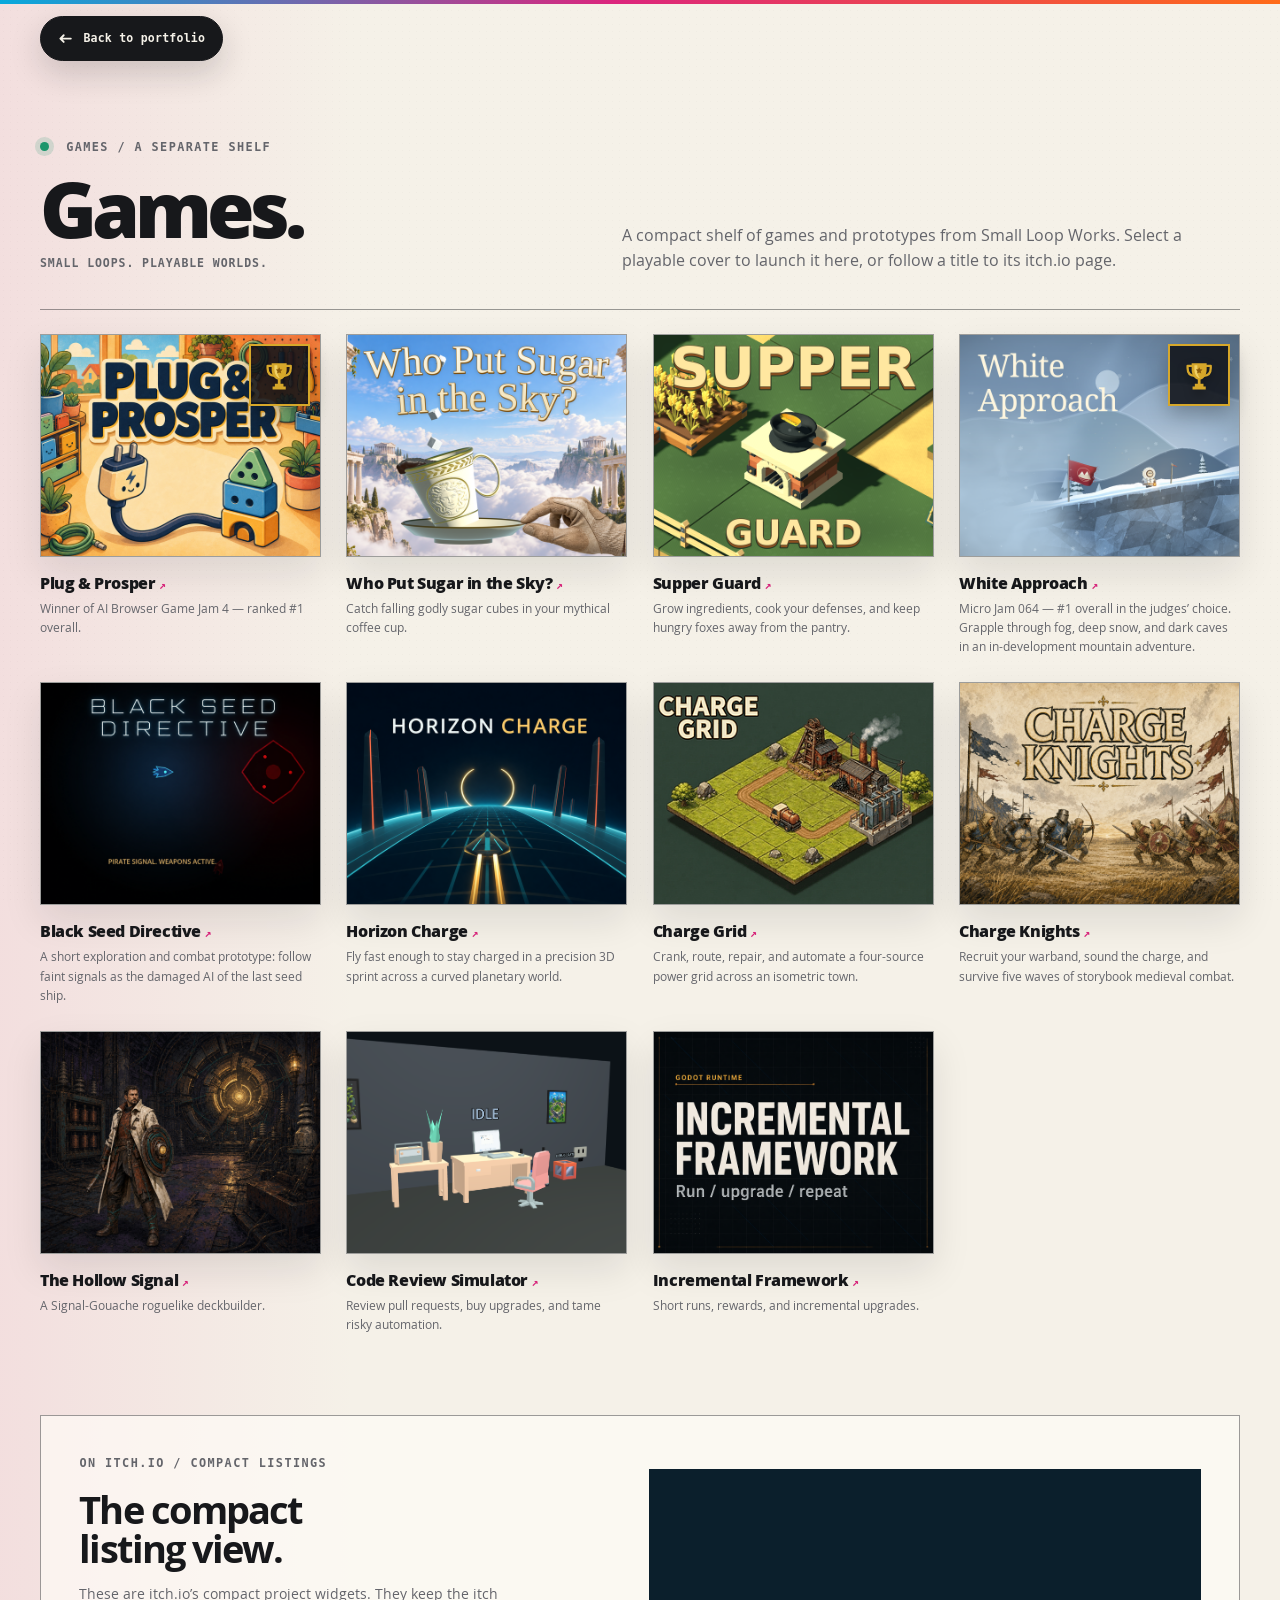
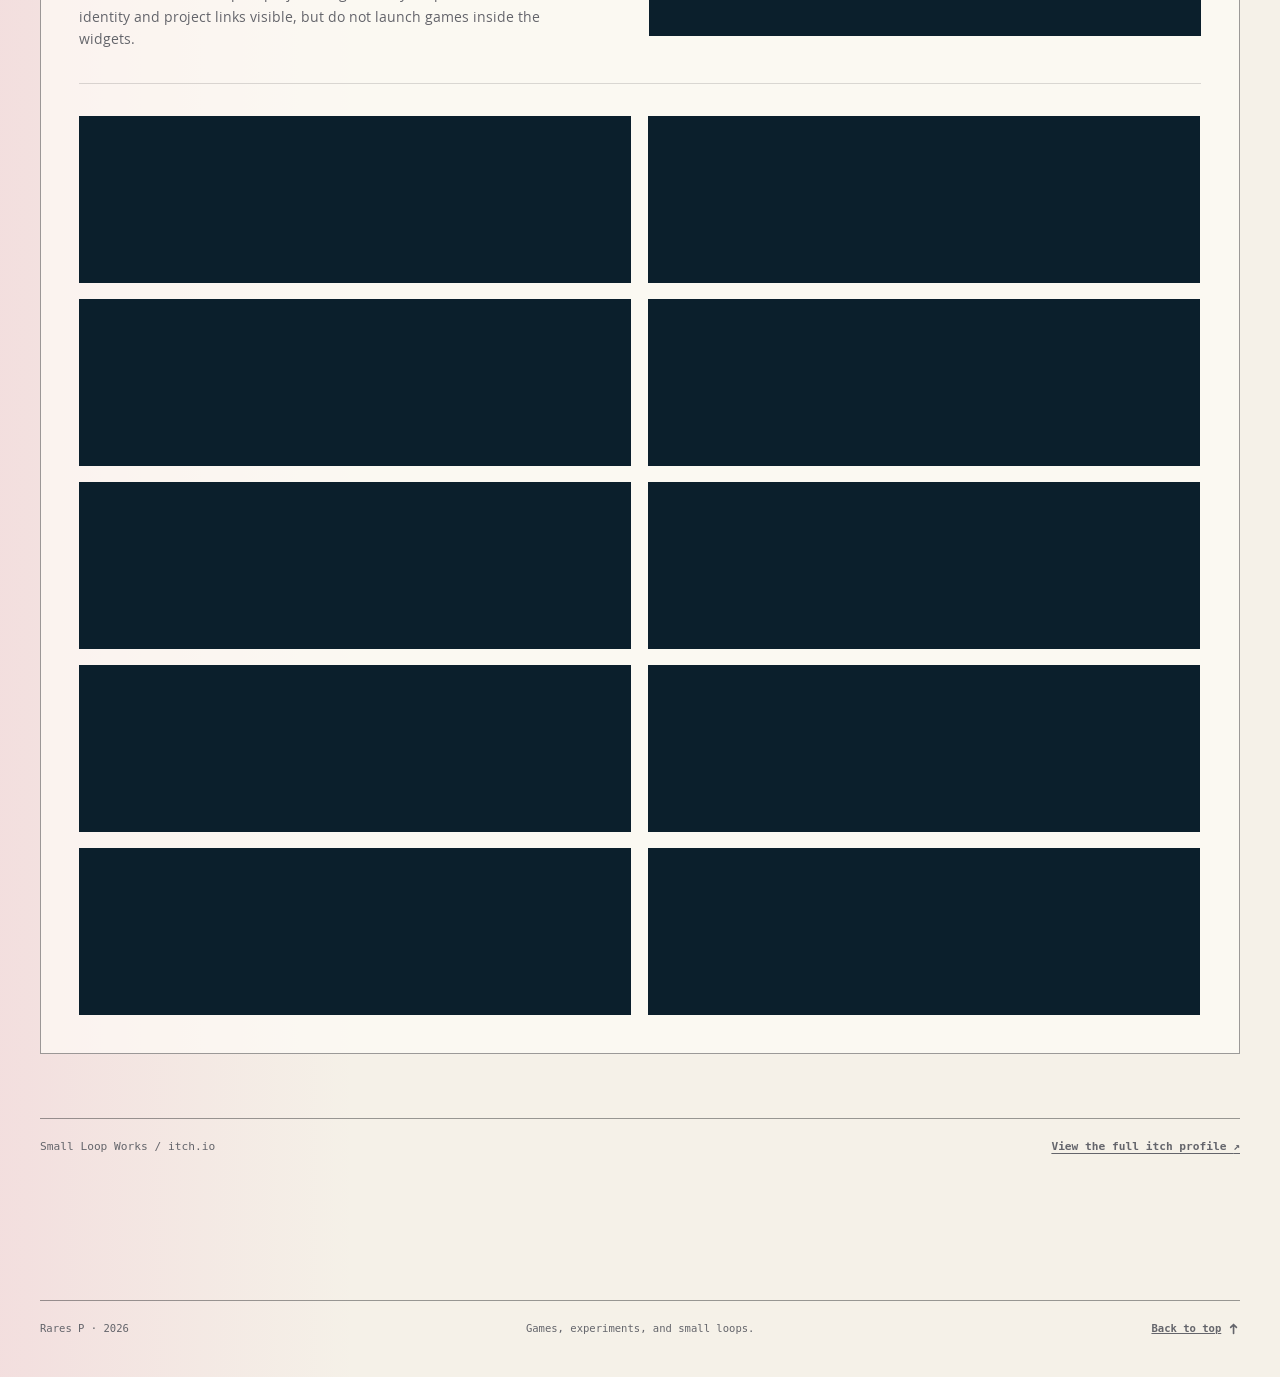
==== commit ff4fa708: "Publish coffee game and White Approach judges trophy" ====
--- a/site/games.html
+++ b/site/games.html
@@ -85,6 +85,15 @@
           </article>
 
           <article class="game-card" data-reveal>
+            <button class="game-cover game-launch" type="button" data-game-title="Who Put Sugar in the Sky?" data-game-src="https://itch.io/embed-upload/19431982?color=3C3F45" data-game-width="640" data-game-height="382" data-game-page="https://smallloopworks.itch.io/spill-the-divine" aria-label="Play Who Put Sugar in the Sky? here">
+              <img src="assets/games/spill-the-divine.png" alt="Who Put Sugar in the Sky? cover art showing a statue's hand holding a golden coffee cup beneath falling sugar cubes and temples in the clouds">
+              <span class="game-cover-action"><span aria-hidden="true">▶</span> Play here</span>
+            </button>
+            <h2><a href="https://smallloopworks.itch.io/spill-the-divine" target="_blank" rel="noreferrer">Who Put Sugar in the Sky? <span aria-hidden="true">↗</span></a></h2>
+            <p>Catch falling godly sugar cubes in your mythical coffee cup.</p>
+          </article>
+
+          <article class="game-card" data-reveal>
             <button class="game-cover game-launch" type="button" data-game-title="Supper Guard" data-game-src="https://itch.io/embed-upload/19415598?color=3C3F45" data-game-width="640" data-game-height="382" data-game-page="https://smallloopworks.itch.io/supper-guard" aria-label="Play Supper Guard here">
               <img src="assets/games/supper-guard.png" alt="Supper Guard cover art showing a pan of corn on an outdoor stove beside an isometric farm">
               <span class="game-cover-action"><span aria-hidden="true">▶</span> Play here</span>
@@ -94,12 +103,23 @@
           </article>
 
           <article class="game-card" data-reveal>
-            <button class="game-cover game-launch" type="button" data-game-title="White Approach" data-game-src="https://itch.io/embed-upload/19113756?color=3C3F45" data-game-width="960" data-game-height="622" data-game-page="https://smallloopworks.itch.io/white-approach" aria-label="Play White Approach here">
-              <img src="assets/games/white-approach.png" alt="White Approach cover art showing a little climber beside a red flag on a snowy mountain ledge">
-              <span class="game-cover-action"><span aria-hidden="true">▶</span> Play here</span>
-            </button>
+            <div class="game-cover-shell">
+              <button class="game-cover game-launch" type="button" data-game-title="White Approach" data-game-src="https://itch.io/embed-upload/19113756?color=3C3F45" data-game-width="960" data-game-height="622" data-game-page="https://smallloopworks.itch.io/white-approach" aria-label="Play White Approach here">
+                <img src="assets/games/white-approach.png" alt="White Approach cover art showing a little climber beside a red flag on a snowy mountain ledge">
+                <span class="game-cover-action"><span aria-hidden="true">▶</span> Play here</span>
+              </button>
+              <a class="game-award-badge" href="https://itch.io/jam/micro-jam-064" target="_blank" rel="noreferrer" aria-label="View Micro Jam 064, where White Approach won first overall in the judges' choice" title="#1 overall — Micro Jam 064 judges' choice">
+                <svg class="game-award-trophy" viewBox="0 0 160 160" aria-hidden="true" focusable="false">
+                  <path class="trophy-handle" d="M51 39H29v9c0 21 12 34 31 35M109 39h22v9c0 21-12 34-31 35"></path>
+                  <path class="trophy-cup" d="M47 28h66v26c0 27-14 46-33 46S47 81 47 54V28Z"></path>
+                  <path class="trophy-highlight" d="M59 36h13v20c0 18 4 29 12 38-15-3-25-19-25-40V36Z"></path>
+                  <path class="trophy-star" d="m80 45 4.5 9.1 10.1 1.5-7.3 7.1 1.7 10-9-4.8-9 4.8 1.7-10-7.3-7.1 10.1-1.5L80 45Z"></path>
+                  <path class="trophy-stem" d="M74 96h12v22H74zM61 118h38v12H61zM51 130h58v13H51z"></path>
+                </svg>
+              </a>
+            </div>
             <h2><a href="https://smallloopworks.itch.io/white-approach" target="_blank" rel="noreferrer">White Approach <span aria-hidden="true">↗</span></a></h2>
-            <p>Grapple through fog, deep snow, and dark caves in an in-development mountain adventure.</p>
+            <p>Micro Jam 064 — #1 overall in the judges’ choice. Grapple through fog, deep snow, and dark caves in an in-development mountain adventure.</p>
           </article>
 
           <article class="game-card" data-reveal>
@@ -180,6 +200,7 @@
             <iframe class="itch-project-widget" frameborder="0" src="https://itch.io/embed/4852636?bg_color=0B1F2C&amp;fg_color=E7F8F5&amp;link_color=57D6D1&amp;border_color=364250" width="552" height="167" loading="lazy" title="Horizon Charge itch.io project widget"><a href="https://smallloopworks.itch.io/horizon-charge">Horizon Charge by Small Loop Works</a></iframe>
           </div>
           <div class="itch-widget-grid" aria-label="More compact itch.io game listings">
+            <iframe class="itch-project-widget" frameborder="0" src="https://itch.io/embed/5062726?bg_color=F5ECD9&amp;fg_color=3B3027&amp;link_color=946323&amp;border_color=CBB98B" width="552" height="167" loading="lazy" title="Who Put Sugar in the Sky? itch.io project widget"><a href="https://smallloopworks.itch.io/spill-the-divine">Who Put Sugar in the Sky? by Small Loop Works</a></iframe>
             <iframe class="itch-project-widget" frameborder="0" src="https://itch.io/embed/5056129?bg_color=203C20&amp;fg_color=FFF1C7&amp;link_color=F2BC43&amp;border_color=4C6940" width="552" height="167" loading="lazy" title="Supper Guard itch.io project widget"><a href="https://smallloopworks.itch.io/supper-guard">Supper Guard by Small Loop Works</a></iframe>
             <iframe class="itch-project-widget" frameborder="0" src="https://itch.io/embed/4976010?bg_color=253B4E&amp;fg_color=F5F1E8&amp;link_color=B5D9EE&amp;border_color=5D7D97" width="552" height="167" loading="lazy" title="White Approach itch.io project widget"><a href="https://smallloopworks.itch.io/white-approach">White Approach by Small Loop Works</a></iframe>
             <iframe class="itch-project-widget" frameborder="0" src="https://itch.io/embed/4858054?bg_color=0B1118&amp;fg_color=E7F8F5&amp;link_color=5BCBF0&amp;border_color=283E50" width="552" height="167" loading="lazy" title="Black Seed Directive itch.io project widget"><a href="https://smallloopworks.itch.io/black-seed-directive">Black Seed Directive by Small Loop Works</a></iframe>
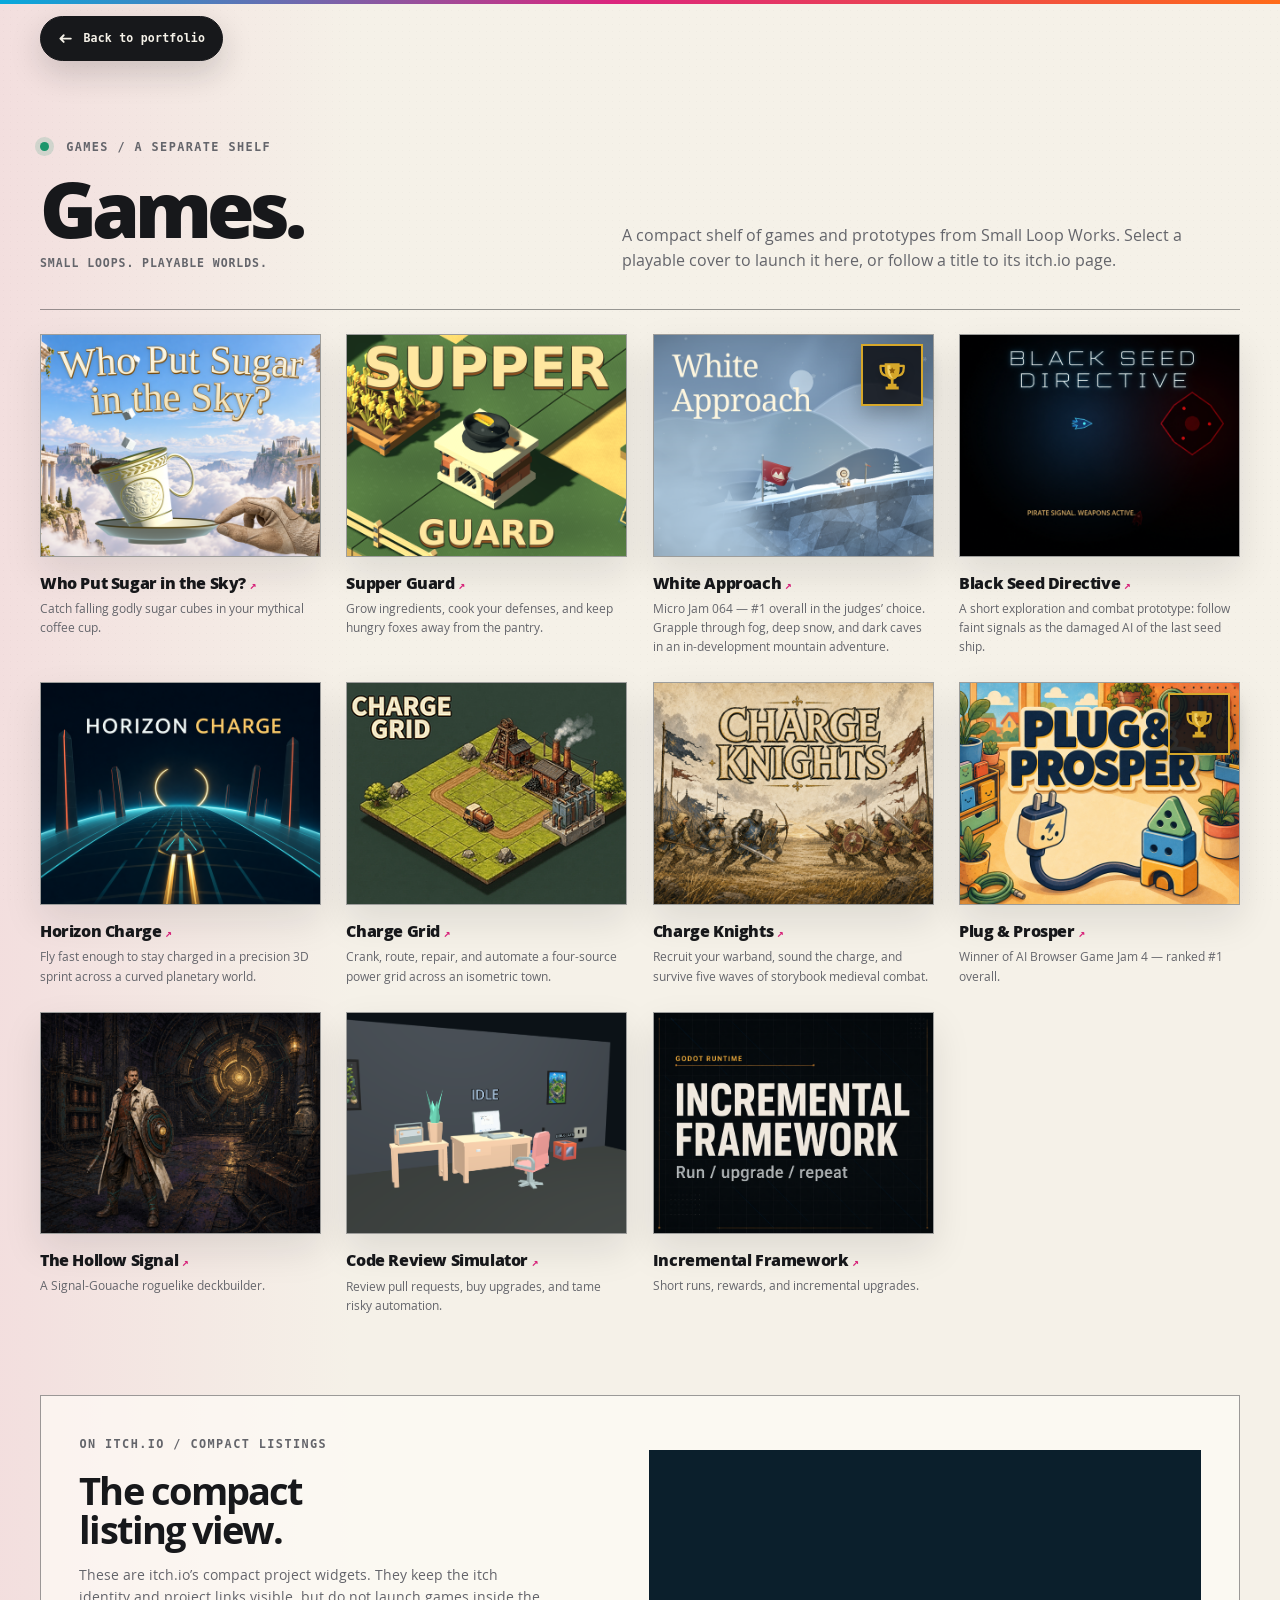
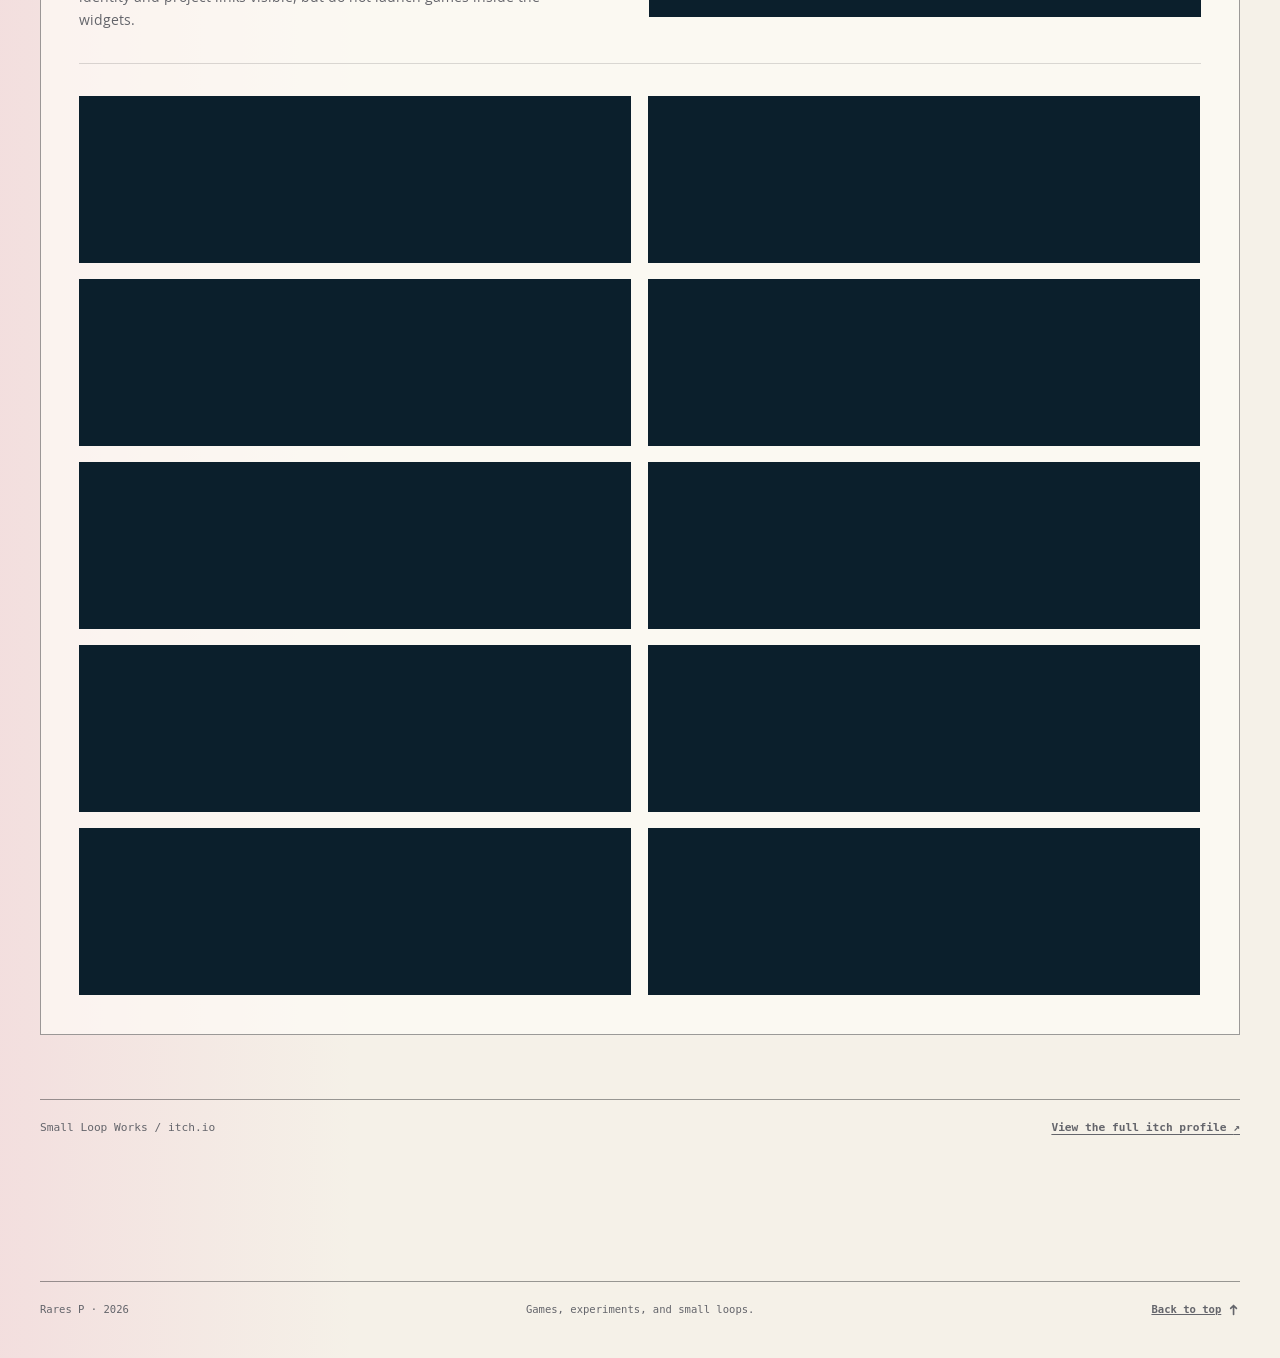
==== commit 8a12b568: "Use regular game shelf order" ====
--- a/site/games.html
+++ b/site/games.html
@@ -65,6 +65,80 @@
       <section class="game-shelf" aria-label="Game shelf">
         <div class="game-grid">
           <article class="game-card" data-reveal>
+            <button class="game-cover game-launch" type="button" data-game-title="Who Put Sugar in the Sky?" data-game-src="https://itch.io/embed-upload/19431982?color=3C3F45" data-game-width="640" data-game-height="382" data-game-page="https://smallloopworks.itch.io/spill-the-divine" aria-label="Play Who Put Sugar in the Sky? here">
+              <img src="assets/games/spill-the-divine.png" alt="Who Put Sugar in the Sky? cover art showing a statue's hand holding a golden coffee cup beneath falling sugar cubes and temples in the clouds">
+              <span class="game-cover-action"><span aria-hidden="true">▶</span> Play here</span>
+            </button>
+            <h2><a href="https://smallloopworks.itch.io/spill-the-divine" target="_blank" rel="noreferrer">Who Put Sugar in the Sky? <span aria-hidden="true">↗</span></a></h2>
+            <p>Catch falling godly sugar cubes in your mythical coffee cup.</p>
+          </article>
+
+          <article class="game-card" data-reveal>
+            <button class="game-cover game-launch" type="button" data-game-title="Supper Guard" data-game-src="https://itch.io/embed-upload/19415598?color=3C3F45" data-game-width="640" data-game-height="382" data-game-page="https://smallloopworks.itch.io/supper-guard" aria-label="Play Supper Guard here">
+              <img src="assets/games/supper-guard.png" alt="Supper Guard cover art showing a pan of corn on an outdoor stove beside an isometric farm">
+              <span class="game-cover-action"><span aria-hidden="true">▶</span> Play here</span>
+            </button>
+            <h2><a href="https://smallloopworks.itch.io/supper-guard" target="_blank" rel="noreferrer">Supper Guard <span aria-hidden="true">↗</span></a></h2>
+            <p>Grow ingredients, cook your defenses, and keep hungry foxes away from the pantry.</p>
+          </article>
+
+          <article class="game-card" data-reveal>
+            <div class="game-cover-shell">
+              <button class="game-cover game-launch" type="button" data-game-title="White Approach" data-game-src="https://itch.io/embed-upload/19113756?color=3C3F45" data-game-width="960" data-game-height="622" data-game-page="https://smallloopworks.itch.io/white-approach" aria-label="Play White Approach here">
+                <img src="assets/games/white-approach.png" alt="White Approach cover art showing a little climber beside a red flag on a snowy mountain ledge">
+                <span class="game-cover-action"><span aria-hidden="true">▶</span> Play here</span>
+              </button>
+              <a class="game-award-badge" href="https://itch.io/jam/micro-jam-064" target="_blank" rel="noreferrer" aria-label="View Micro Jam 064, where White Approach won first overall in the judges' choice" title="#1 overall — Micro Jam 064 judges' choice">
+                <svg class="game-award-trophy" viewBox="0 0 160 160" aria-hidden="true" focusable="false">
+                  <path class="trophy-handle" d="M51 39H29v9c0 21 12 34 31 35M109 39h22v9c0 21-12 34-31 35"></path>
+                  <path class="trophy-cup" d="M47 28h66v26c0 27-14 46-33 46S47 81 47 54V28Z"></path>
+                  <path class="trophy-highlight" d="M59 36h13v20c0 18 4 29 12 38-15-3-25-19-25-40V36Z"></path>
+                  <path class="trophy-star" d="m80 45 4.5 9.1 10.1 1.5-7.3 7.1 1.7 10-9-4.8-9 4.8 1.7-10-7.3-7.1 10.1-1.5L80 45Z"></path>
+                  <path class="trophy-stem" d="M74 96h12v22H74zM61 118h38v12H61zM51 130h58v13H51z"></path>
+                </svg>
+              </a>
+            </div>
+            <h2><a href="https://smallloopworks.itch.io/white-approach" target="_blank" rel="noreferrer">White Approach <span aria-hidden="true">↗</span></a></h2>
+            <p>Micro Jam 064 — #1 overall in the judges’ choice. Grapple through fog, deep snow, and dark caves in an in-development mountain adventure.</p>
+          </article>
+
+          <article class="game-card" data-reveal>
+            <button class="game-cover game-launch" type="button" data-game-title="Black Seed Directive" data-game-src="https://itch.io/embed-upload/18654676?color=3C3F45" data-game-width="1152" data-game-height="670" data-game-page="https://smallloopworks.itch.io/black-seed-directive" aria-label="Play Black Seed Directive here">
+              <img src="assets/games/black-seed-directive.png" alt="Black Seed Directive cover art showing a blue seed ship facing a red hostile signal in dark space">
+              <span class="game-cover-action"><span aria-hidden="true">▶</span> Play here</span>
+            </button>
+            <h2><a href="https://smallloopworks.itch.io/black-seed-directive" target="_blank" rel="noreferrer">Black Seed Directive <span aria-hidden="true">↗</span></a></h2>
+            <p>A short exploration and combat prototype: follow faint signals as the damaged AI of the last seed ship.</p>
+          </article>
+
+          <article class="game-card" data-reveal>
+            <button class="game-cover game-launch" type="button" data-game-title="Horizon Charge" data-game-src="https://itch.io/embed-upload/18634180?color=3C3F45" data-game-width="960" data-game-height="562" data-game-page="https://smallloopworks.itch.io/horizon-charge" aria-label="Play Horizon Charge here">
+              <img src="assets/games/horizon-charge.png" alt="Horizon Charge cover art showing a glowing spacecraft racing over a curved planetary track">
+              <span class="game-cover-action"><span aria-hidden="true">▶</span> Play here</span>
+            </button>
+            <h2><a href="https://smallloopworks.itch.io/horizon-charge" target="_blank" rel="noreferrer">Horizon Charge <span aria-hidden="true">↗</span></a></h2>
+            <p>Fly fast enough to stay charged in a precision 3D sprint across a curved planetary world.</p>
+          </article>
+
+          <article class="game-card" data-reveal>
+            <button class="game-cover game-launch" type="button" data-game-title="Charge Grid" data-game-src="https://itch.io/embed-upload/18638138?color=3C3F45" data-game-width="1280" data-game-height="720" data-game-page="https://smallloopworks.itch.io/charge-grid" aria-label="Play Charge Grid here">
+              <img src="assets/games/charge-grid.png" alt="Charge Grid cover art showing an isometric power network with a mine, factory, truck, and transformer station">
+              <span class="game-cover-action"><span aria-hidden="true">▶</span> Play here</span>
+            </button>
+            <h2><a href="https://smallloopworks.itch.io/charge-grid" target="_blank" rel="noreferrer">Charge Grid <span aria-hidden="true">↗</span></a></h2>
+            <p>Crank, route, repair, and automate a four-source power grid across an isometric town.</p>
+          </article>
+
+          <article class="game-card" data-reveal>
+            <button class="game-cover game-launch" type="button" data-game-title="Charge Knights" data-game-src="https://itch.io/embed-upload/18634933?color=3C3F45" data-game-width="1152" data-game-height="648" data-game-page="https://smallloopworks.itch.io/charge-knights" aria-label="Play Charge Knights here">
+              <img src="assets/games/charge-knights.png" alt="Charge Knights cover art showing two storybook medieval warbands charging across a battlefield">
+              <span class="game-cover-action"><span aria-hidden="true">▶</span> Play here</span>
+            </button>
+            <h2><a href="https://smallloopworks.itch.io/charge-knights" target="_blank" rel="noreferrer">Charge Knights <span aria-hidden="true">↗</span></a></h2>
+            <p>Recruit your warband, sound the charge, and survive five waves of storybook medieval combat.</p>
+          </article>
+
+          <article class="game-card" data-reveal>
             <div class="game-cover-shell">
               <button class="game-cover game-launch" type="button" data-game-title="Plug &amp; Prosper" data-game-src="https://itch.io/embed-upload/18635127?color=3C3F45" data-game-width="1280" data-game-height="720" data-game-page="https://smallloopworks.itch.io/plug-prosper" aria-label="Play Plug &amp; Prosper here">
                 <img src="assets/games/plug-prosper.png" alt="Plug &amp; Prosper cover art with a smiling plug and a colorful stack of adapters in a cheerful workshop">
@@ -82,80 +156,6 @@
             </div>
             <h2><a href="https://smallloopworks.itch.io/plug-prosper" target="_blank" rel="noreferrer">Plug &amp; Prosper <span aria-hidden="true">↗</span></a></h2>
             <p>Winner of AI Browser Game Jam 4 — ranked #1 overall.</p>
-          </article>
-
-          <article class="game-card" data-reveal>
-            <button class="game-cover game-launch" type="button" data-game-title="Who Put Sugar in the Sky?" data-game-src="https://itch.io/embed-upload/19431982?color=3C3F45" data-game-width="640" data-game-height="382" data-game-page="https://smallloopworks.itch.io/spill-the-divine" aria-label="Play Who Put Sugar in the Sky? here">
-              <img src="assets/games/spill-the-divine.png" alt="Who Put Sugar in the Sky? cover art showing a statue's hand holding a golden coffee cup beneath falling sugar cubes and temples in the clouds">
-              <span class="game-cover-action"><span aria-hidden="true">▶</span> Play here</span>
-            </button>
-            <h2><a href="https://smallloopworks.itch.io/spill-the-divine" target="_blank" rel="noreferrer">Who Put Sugar in the Sky? <span aria-hidden="true">↗</span></a></h2>
-            <p>Catch falling godly sugar cubes in your mythical coffee cup.</p>
-          </article>
-
-          <article class="game-card" data-reveal>
-            <button class="game-cover game-launch" type="button" data-game-title="Supper Guard" data-game-src="https://itch.io/embed-upload/19415598?color=3C3F45" data-game-width="640" data-game-height="382" data-game-page="https://smallloopworks.itch.io/supper-guard" aria-label="Play Supper Guard here">
-              <img src="assets/games/supper-guard.png" alt="Supper Guard cover art showing a pan of corn on an outdoor stove beside an isometric farm">
-              <span class="game-cover-action"><span aria-hidden="true">▶</span> Play here</span>
-            </button>
-            <h2><a href="https://smallloopworks.itch.io/supper-guard" target="_blank" rel="noreferrer">Supper Guard <span aria-hidden="true">↗</span></a></h2>
-            <p>Grow ingredients, cook your defenses, and keep hungry foxes away from the pantry.</p>
-          </article>
-
-          <article class="game-card" data-reveal>
-            <div class="game-cover-shell">
-              <button class="game-cover game-launch" type="button" data-game-title="White Approach" data-game-src="https://itch.io/embed-upload/19113756?color=3C3F45" data-game-width="960" data-game-height="622" data-game-page="https://smallloopworks.itch.io/white-approach" aria-label="Play White Approach here">
-                <img src="assets/games/white-approach.png" alt="White Approach cover art showing a little climber beside a red flag on a snowy mountain ledge">
-                <span class="game-cover-action"><span aria-hidden="true">▶</span> Play here</span>
-              </button>
-              <a class="game-award-badge" href="https://itch.io/jam/micro-jam-064" target="_blank" rel="noreferrer" aria-label="View Micro Jam 064, where White Approach won first overall in the judges' choice" title="#1 overall — Micro Jam 064 judges' choice">
-                <svg class="game-award-trophy" viewBox="0 0 160 160" aria-hidden="true" focusable="false">
-                  <path class="trophy-handle" d="M51 39H29v9c0 21 12 34 31 35M109 39h22v9c0 21-12 34-31 35"></path>
-                  <path class="trophy-cup" d="M47 28h66v26c0 27-14 46-33 46S47 81 47 54V28Z"></path>
-                  <path class="trophy-highlight" d="M59 36h13v20c0 18 4 29 12 38-15-3-25-19-25-40V36Z"></path>
-                  <path class="trophy-star" d="m80 45 4.5 9.1 10.1 1.5-7.3 7.1 1.7 10-9-4.8-9 4.8 1.7-10-7.3-7.1 10.1-1.5L80 45Z"></path>
-                  <path class="trophy-stem" d="M74 96h12v22H74zM61 118h38v12H61zM51 130h58v13H51z"></path>
-                </svg>
-              </a>
-            </div>
-            <h2><a href="https://smallloopworks.itch.io/white-approach" target="_blank" rel="noreferrer">White Approach <span aria-hidden="true">↗</span></a></h2>
-            <p>Micro Jam 064 — #1 overall in the judges’ choice. Grapple through fog, deep snow, and dark caves in an in-development mountain adventure.</p>
-          </article>
-
-          <article class="game-card" data-reveal>
-            <button class="game-cover game-launch" type="button" data-game-title="Black Seed Directive" data-game-src="https://itch.io/embed-upload/18654676?color=3C3F45" data-game-width="1152" data-game-height="670" data-game-page="https://smallloopworks.itch.io/black-seed-directive" aria-label="Play Black Seed Directive here">
-              <img src="assets/games/black-seed-directive.png" alt="Black Seed Directive cover art showing a blue seed ship facing a red hostile signal in dark space">
-              <span class="game-cover-action"><span aria-hidden="true">▶</span> Play here</span>
-            </button>
-            <h2><a href="https://smallloopworks.itch.io/black-seed-directive" target="_blank" rel="noreferrer">Black Seed Directive <span aria-hidden="true">↗</span></a></h2>
-            <p>A short exploration and combat prototype: follow faint signals as the damaged AI of the last seed ship.</p>
-          </article>
-
-          <article class="game-card" data-reveal>
-            <button class="game-cover game-launch" type="button" data-game-title="Horizon Charge" data-game-src="https://itch.io/embed-upload/18634180?color=3C3F45" data-game-width="960" data-game-height="562" data-game-page="https://smallloopworks.itch.io/horizon-charge" aria-label="Play Horizon Charge here">
-              <img src="assets/games/horizon-charge.png" alt="Horizon Charge cover art showing a glowing spacecraft racing over a curved planetary track">
-              <span class="game-cover-action"><span aria-hidden="true">▶</span> Play here</span>
-            </button>
-            <h2><a href="https://smallloopworks.itch.io/horizon-charge" target="_blank" rel="noreferrer">Horizon Charge <span aria-hidden="true">↗</span></a></h2>
-            <p>Fly fast enough to stay charged in a precision 3D sprint across a curved planetary world.</p>
-          </article>
-
-          <article class="game-card" data-reveal>
-            <button class="game-cover game-launch" type="button" data-game-title="Charge Grid" data-game-src="https://itch.io/embed-upload/18638138?color=3C3F45" data-game-width="1280" data-game-height="720" data-game-page="https://smallloopworks.itch.io/charge-grid" aria-label="Play Charge Grid here">
-              <img src="assets/games/charge-grid.png" alt="Charge Grid cover art showing an isometric power network with a mine, factory, truck, and transformer station">
-              <span class="game-cover-action"><span aria-hidden="true">▶</span> Play here</span>
-            </button>
-            <h2><a href="https://smallloopworks.itch.io/charge-grid" target="_blank" rel="noreferrer">Charge Grid <span aria-hidden="true">↗</span></a></h2>
-            <p>Crank, route, repair, and automate a four-source power grid across an isometric town.</p>
-          </article>
-
-          <article class="game-card" data-reveal>
-            <button class="game-cover game-launch" type="button" data-game-title="Charge Knights" data-game-src="https://itch.io/embed-upload/18634933?color=3C3F45" data-game-width="1152" data-game-height="648" data-game-page="https://smallloopworks.itch.io/charge-knights" aria-label="Play Charge Knights here">
-              <img src="assets/games/charge-knights.png" alt="Charge Knights cover art showing two storybook medieval warbands charging across a battlefield">
-              <span class="game-cover-action"><span aria-hidden="true">▶</span> Play here</span>
-            </button>
-            <h2><a href="https://smallloopworks.itch.io/charge-knights" target="_blank" rel="noreferrer">Charge Knights <span aria-hidden="true">↗</span></a></h2>
-            <p>Recruit your warband, sound the charge, and survive five waves of storybook medieval combat.</p>
           </article>
 
           <article class="game-card" data-reveal>
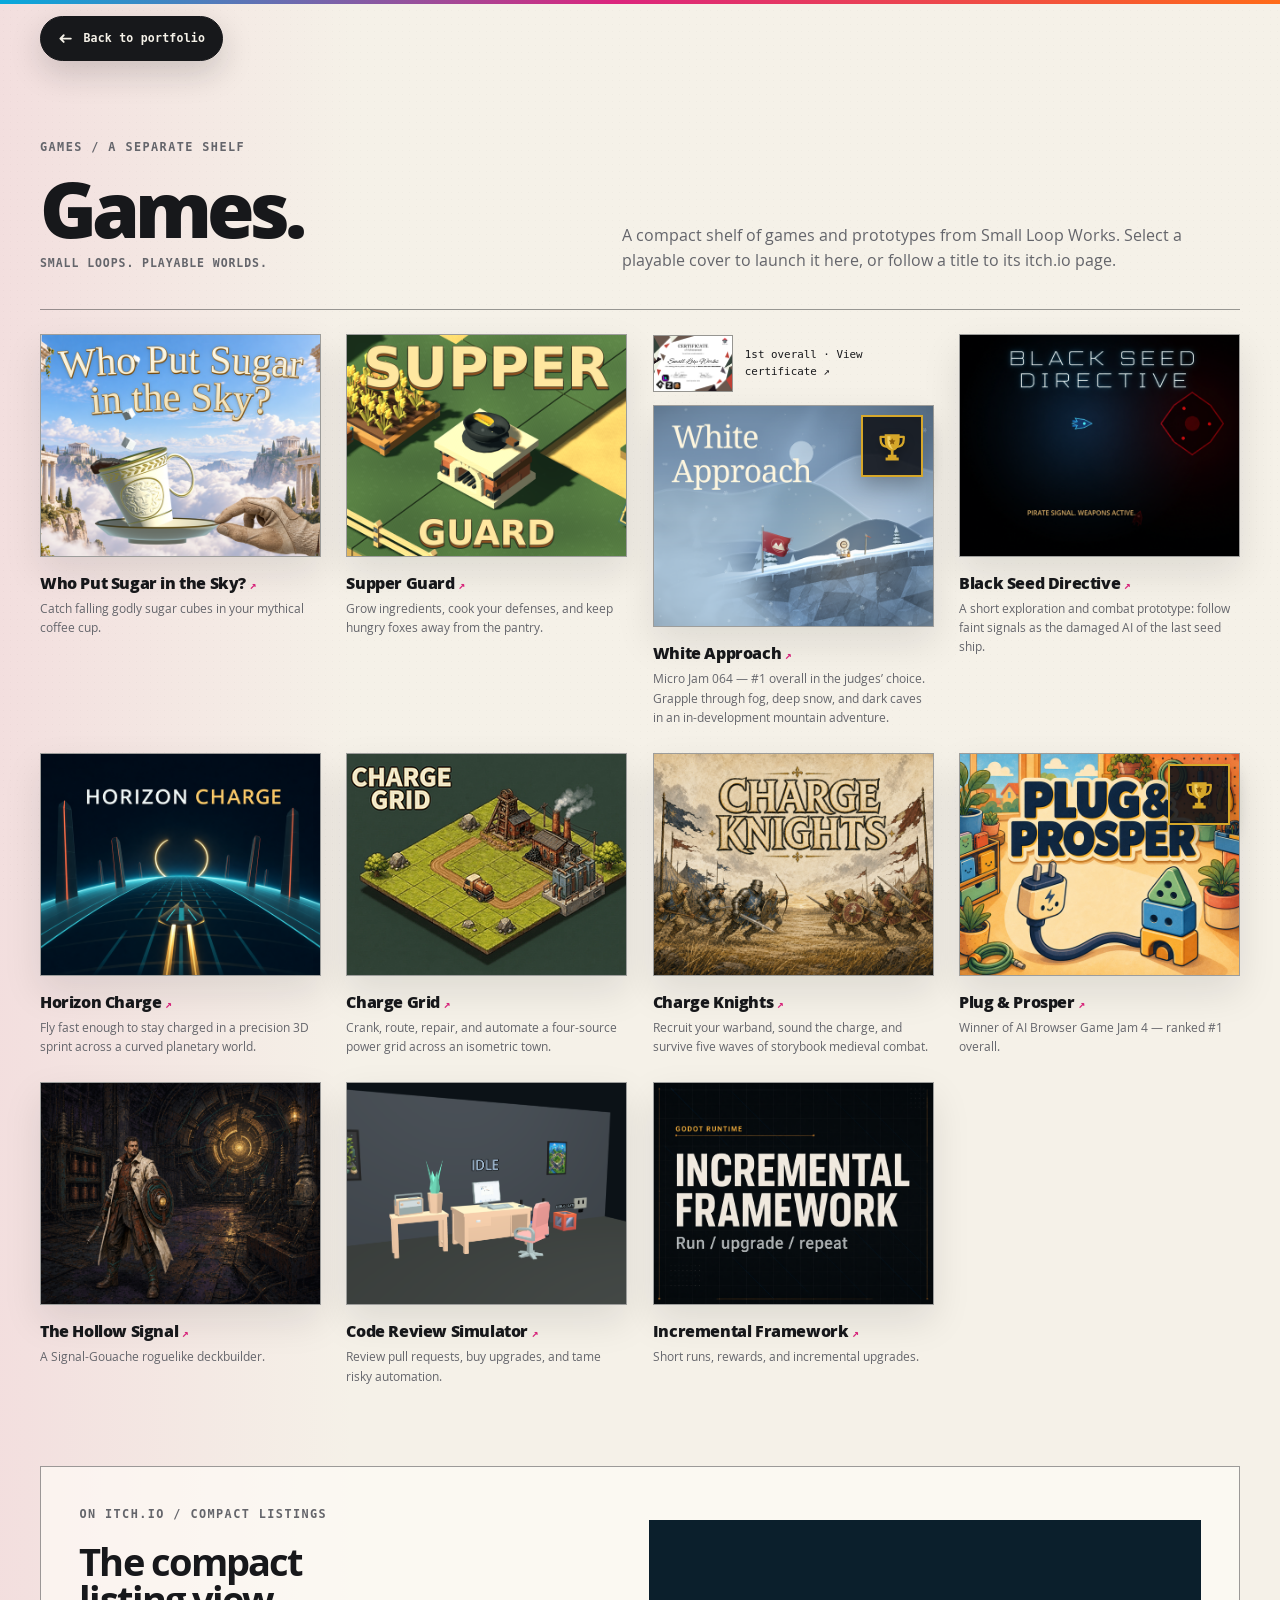
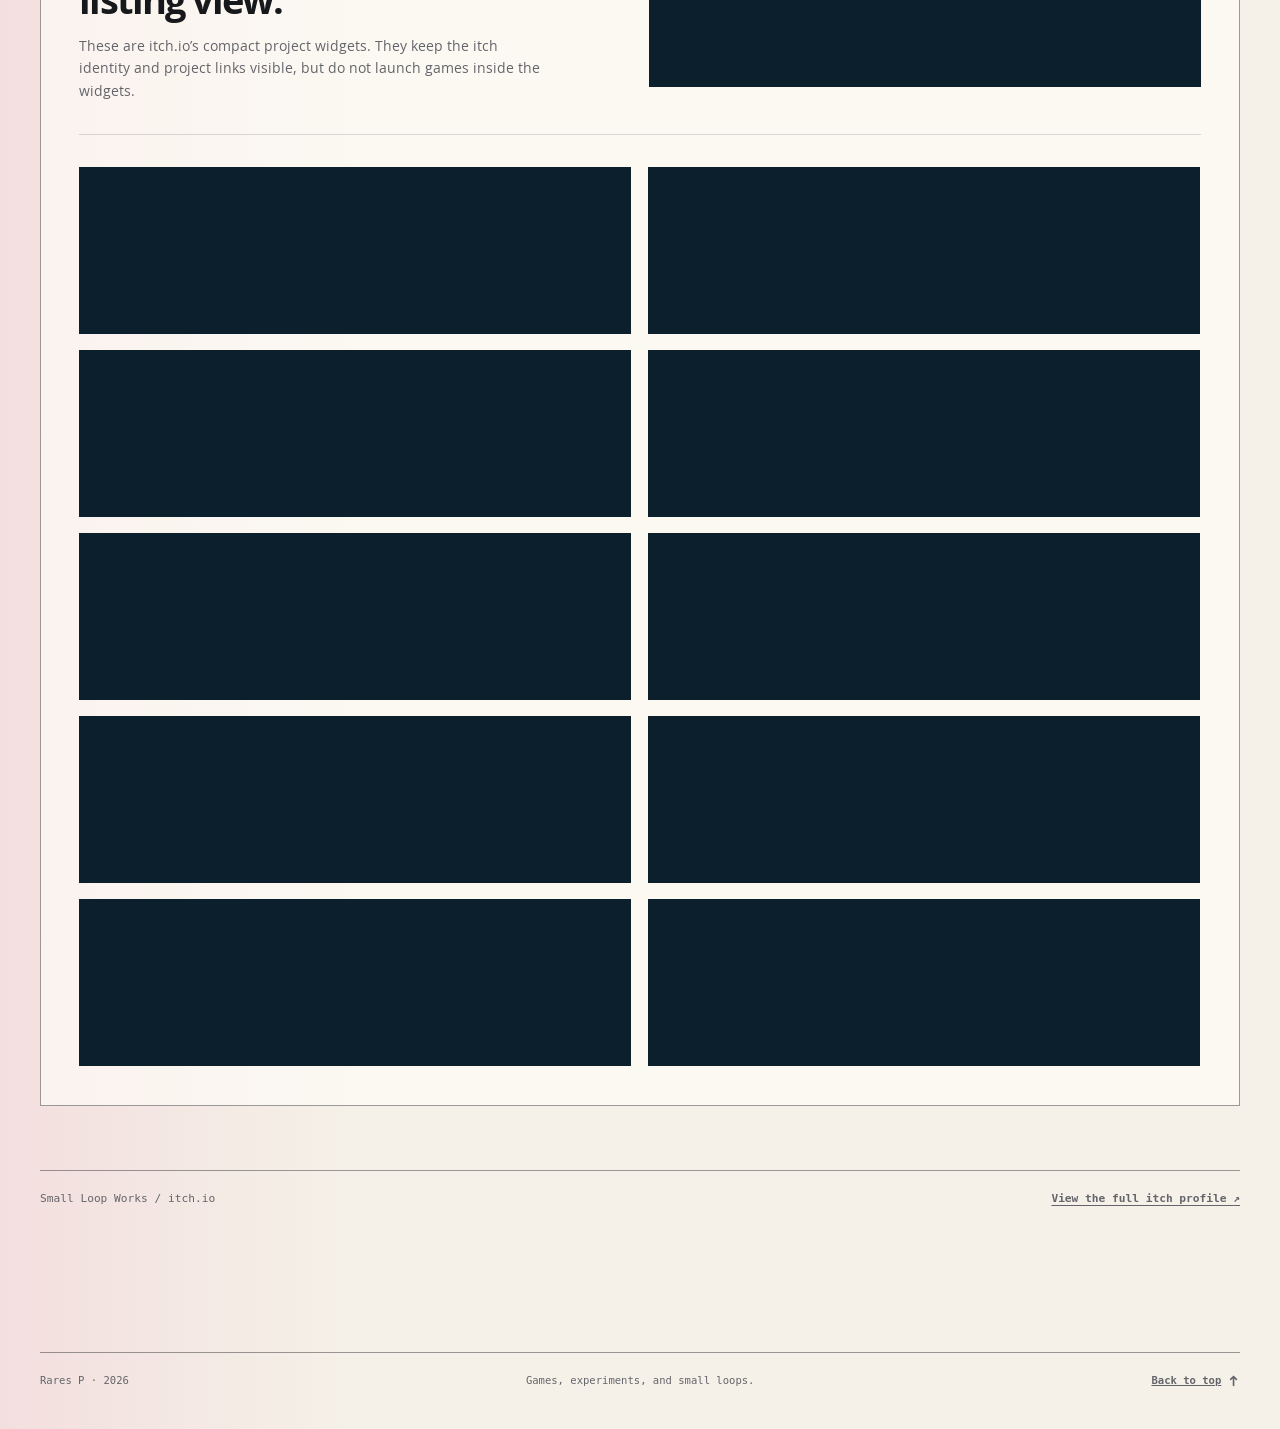
==== commit 6844f48e: "Publish certificate showcase and portfolio polish" ====
--- a/site/games.html
+++ b/site/games.html
@@ -83,12 +83,16 @@
           </article>
 
           <article class="game-card" data-reveal>
+            <a class="game-certificate" href="assets/certificates/micro-jam-064.webp" target="_blank" rel="noreferrer" aria-label="View White Approach's Micro Jam 064 first-place certificate, awarded to Small Loop Works">
+              <img src="assets/certificates/micro-jam-064.webp" width="1280" height="905" alt="Small Loop Works — Micro Jam 064 first-place achievement certificate, September 2026">
+              <span>1st overall · View certificate ↗</span>
+            </a>
             <div class="game-cover-shell">
               <button class="game-cover game-launch" type="button" data-game-title="White Approach" data-game-src="https://itch.io/embed-upload/19113756?color=3C3F45" data-game-width="960" data-game-height="622" data-game-page="https://smallloopworks.itch.io/white-approach" aria-label="Play White Approach here">
                 <img src="assets/games/white-approach.png" alt="White Approach cover art showing a little climber beside a red flag on a snowy mountain ledge">
                 <span class="game-cover-action"><span aria-hidden="true">▶</span> Play here</span>
               </button>
-              <a class="game-award-badge" href="https://itch.io/jam/micro-jam-064" target="_blank" rel="noreferrer" aria-label="View Micro Jam 064, where White Approach won first overall in the judges' choice" title="#1 overall — Micro Jam 064 judges' choice">
+              <a class="game-award-badge" href="assets/certificates/micro-jam-064.webp" target="_blank" rel="noreferrer" aria-label="View Micro Jam 064, where White Approach won first overall in the judges' choice" title="#1 overall — Micro Jam 064 judges' choice">
                 <svg class="game-award-trophy" viewBox="0 0 160 160" aria-hidden="true" focusable="false">
                   <path class="trophy-handle" d="M51 39H29v9c0 21 12 34 31 35M109 39h22v9c0 21-12 34-31 35"></path>
                   <path class="trophy-cup" d="M47 28h66v26c0 27-14 46-33 46S47 81 47 54V28Z"></path>
--- a/site/styles.css
+++ b/site/styles.css
@@ -340,8 +340,8 @@
   grid-template-columns: minmax(0, 1.04fr) minmax(25rem, 0.96fr);
   gap: 3.75rem;
   align-items: center;
-  min-height: calc(100vh - 6rem);
-  padding: 6rem 0 4rem;
+  min-height: 42rem;
+  padding: 3.5rem 0 3rem;
 }
 
 .hero-copy {
@@ -360,15 +360,6 @@
   text-transform: uppercase;
 }
 
-.status-dot {
-  display: inline-block;
-  width: 0.55rem;
-  height: 0.55rem;
-  margin-right: 0.55rem;
-  border-radius: 50%;
-  background: var(--green);
-  box-shadow: 0 0 0 5px color-mix(in srgb, var(--green) 16%, transparent);
-}
 
 .hero h1 {
   max-width: 14ch;
@@ -1587,27 +1578,6 @@
   gap: 0.55rem;
 }
 
-.phase-orbit {
-  display: inline-block;
-  width: 0.5rem;
-  height: 0.5rem;
-  flex: 0 0 auto;
-  border-radius: 50%;
-  background: var(--green);
-  box-shadow: 0 0 0 4px color-mix(in srgb, var(--green) 16%, transparent);
-  transition: box-shadow 160ms ease, transform 160ms ease;
-}
-
-.phase-button[data-phase="why"].is-active .phase-orbit {
-  box-shadow: 0 0 0 4px color-mix(in srgb, var(--green) 20%, transparent);
-}
-
-.phase-button[data-phase="why"]:hover .phase-orbit,
-.phase-button[data-phase="why"]:focus-visible .phase-orbit {
-  box-shadow: 0 0 0 6px color-mix(in srgb, var(--green) 22%, transparent);
-  transform: scale(1.08);
-}
-
 .phase-button small {
   color: var(--muted);
 }
@@ -2344,3 +2314,59 @@
     transform: none;
   }
 }
+
+/* Recognition uses the supplied certificate as evidence, with no decorative badge. */
+.certificate-showcase {
+  display: grid;
+  grid-template-columns: minmax(0, 1fr) minmax(0, 1fr);
+  align-items: center;
+  gap: clamp(2rem, 5vw, 5rem);
+  padding-block: 4rem;
+  border-bottom: 1px solid var(--line-strong);
+}
+.certificate-copy h2 {
+  margin: 0 0 1.25rem;
+  max-width: 17ch;
+  font-size: clamp(2rem, 3.8vw, 3.4rem);
+  line-height: 1.08;
+  letter-spacing: -0.045em;
+}
+.certificate-copy p:not(.eyebrow) {
+  max-width: 45ch;
+  color: var(--muted);
+  margin-bottom: 1.5rem;
+}
+.certificate-image, .game-certificate {
+  display: block;
+  color: var(--ink);
+  text-decoration: none;
+}
+.certificate-image img, .game-certificate img {
+  display: block;
+  width: 100%;
+  height: auto;
+  border: 1px solid var(--line-strong);
+}
+.certificate-image > span, .game-certificate > span {
+  display: block;
+  padding-block: 0.75rem;
+  font-family: var(--mono);
+  font-size: 0.72rem;
+}
+.certificate-image:hover > span, .game-certificate:hover > span {
+  text-decoration: underline;
+  text-underline-offset: 0.2em;
+}
+.game-certificate {
+  display: flex;
+  align-items: center;
+  gap: 0.75rem;
+  margin-bottom: 0.75rem;
+}
+.game-certificate img { width: 5rem; flex: 0 0 auto; }
+.game-certificate > span { font-size: 0.68rem; }
+.game-grid { align-items: start; }
+@media (max-width: 700px) {
+  .certificate-showcase { grid-template-columns: 1fr; padding-block: 2.5rem; }
+  .hero { padding-top: 3rem; }
+}
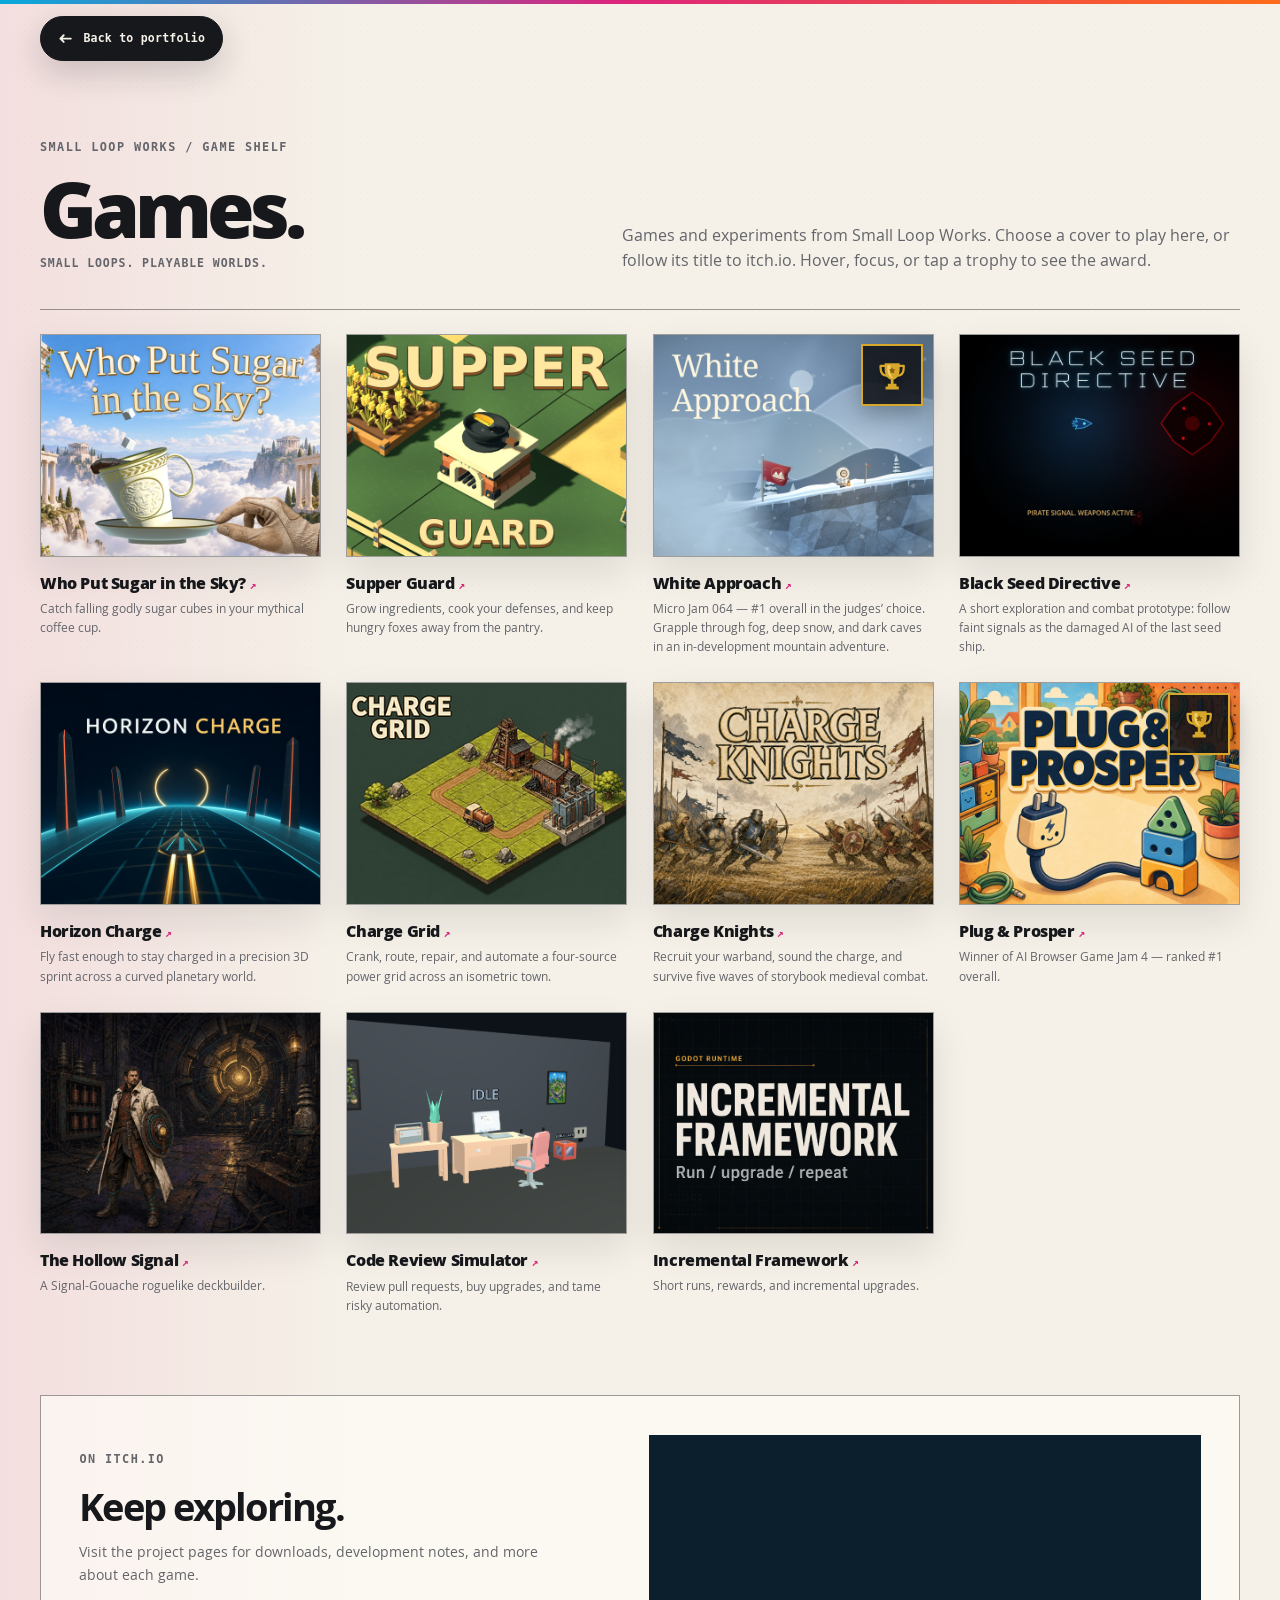
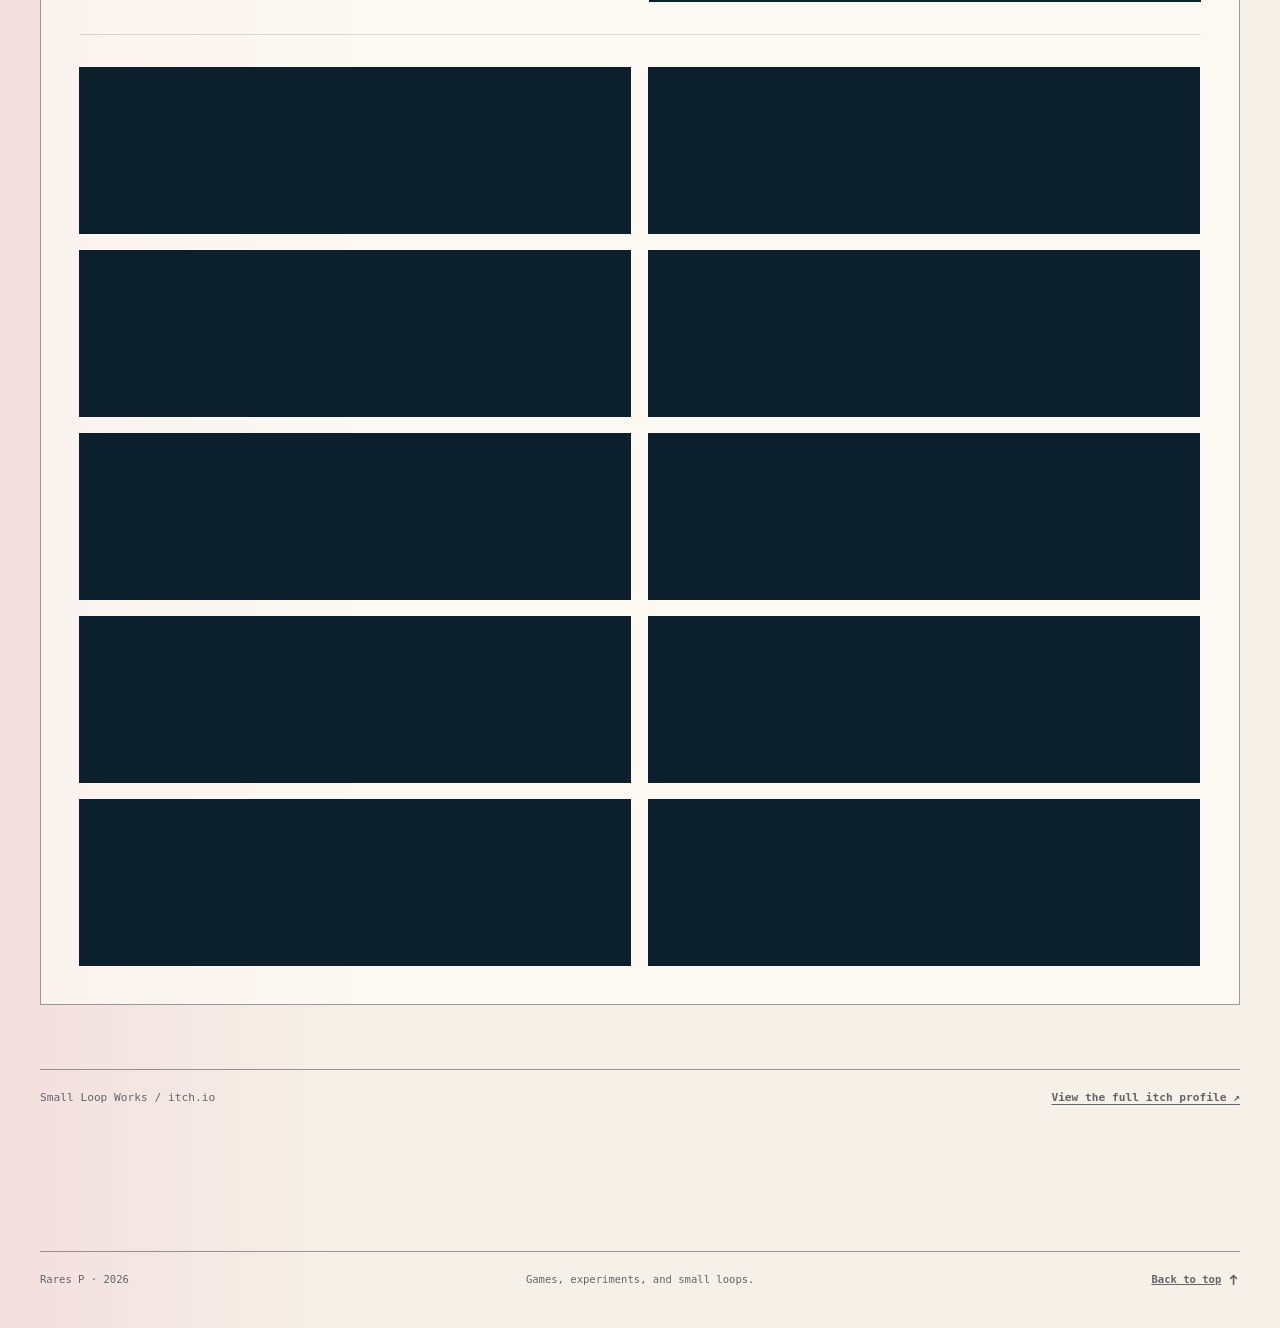
==== commit 9769c0b3: "Publish refined portfolio and trophy award previews" ====
--- a/site/games.html
+++ b/site/games.html
@@ -34,8 +34,8 @@
             : "#f5f1e8";
       })();
     </script>
-    <link rel="stylesheet" href="styles.css">
-    <script src="script.js" defer></script>
+    <link rel="stylesheet" href="styles.css?v=20261002-polish2">
+    <script src="script.js?v=20261002-polish2" defer></script>
   </head>
   <body class="games-page">
     <a class="skip-link" href="#games">Skip to the games</a>
@@ -52,13 +52,13 @@
     <main class="games-page-main" id="games">
       <section class="games-page-hero" data-reveal>
         <div>
-          <p class="eyebrow"><span class="status-dot" aria-hidden="true"></span> Games / A separate shelf</p>
+          <p class="eyebrow">Small Loop Works / Game shelf</p>
           <h1>Games.</h1>
           <p class="games-page-tagline">Small loops. Playable worlds.</p>
         </div>
         <p class="games-page-intro">
-          A compact shelf of games and prototypes from Small Loop Works. Select a
-          playable cover to launch it here, or follow a title to its itch.io page.
+          Games and experiments from Small Loop Works. Choose a cover to play here,
+          or follow its title to itch.io. Hover, focus, or tap a trophy to see the award.
         </p>
       </section>
 
@@ -83,16 +83,12 @@
           </article>
 
           <article class="game-card" data-reveal>
-            <a class="game-certificate" href="assets/certificates/micro-jam-064.webp" target="_blank" rel="noreferrer" aria-label="View White Approach's Micro Jam 064 first-place certificate, awarded to Small Loop Works">
-              <img src="assets/certificates/micro-jam-064.webp" width="1280" height="905" alt="Small Loop Works — Micro Jam 064 first-place achievement certificate, September 2026">
-              <span>1st overall · View certificate ↗</span>
-            </a>
             <div class="game-cover-shell">
               <button class="game-cover game-launch" type="button" data-game-title="White Approach" data-game-src="https://itch.io/embed-upload/19113756?color=3C3F45" data-game-width="960" data-game-height="622" data-game-page="https://smallloopworks.itch.io/white-approach" aria-label="Play White Approach here">
                 <img src="assets/games/white-approach.png" alt="White Approach cover art showing a little climber beside a red flag on a snowy mountain ledge">
                 <span class="game-cover-action"><span aria-hidden="true">▶</span> Play here</span>
               </button>
-              <a class="game-award-badge" href="assets/certificates/micro-jam-064.webp" target="_blank" rel="noreferrer" aria-label="View Micro Jam 064, where White Approach won first overall in the judges' choice" title="#1 overall — Micro Jam 064 judges' choice">
+              <a class="game-award-badge" data-award-image="assets/certificates/micro-jam-064.webp" data-award-title="White Approach / Micro Jam 064" data-award-caption="First place overall · Certificate awarded to Small Loop Works, September 2026" data-award-alt="Micro Jam 064 first-place certificate awarded to Small Loop Works" href="assets/certificates/micro-jam-064.webp" target="_blank" rel="noreferrer" aria-label="Preview White Approach’s first-place Micro Jam 064 certificate" title="#1 overall — Micro Jam 064 judges' choice">
                 <svg class="game-award-trophy" viewBox="0 0 160 160" aria-hidden="true" focusable="false">
                   <path class="trophy-handle" d="M51 39H29v9c0 21 12 34 31 35M109 39h22v9c0 21-12 34-31 35"></path>
                   <path class="trophy-cup" d="M47 28h66v26c0 27-14 46-33 46S47 81 47 54V28Z"></path>
@@ -148,7 +144,7 @@
                 <img src="assets/games/plug-prosper.png" alt="Plug &amp; Prosper cover art with a smiling plug and a colorful stack of adapters in a cheerful workshop">
                 <span class="game-cover-action"><span aria-hidden="true">▶</span> Play here</span>
               </button>
-              <a class="game-award-badge" href="https://itch.io/jam/ai-jam-4/results" target="_blank" rel="noreferrer" aria-label="View Plug &amp; Prosper's first-place AI Browser Game Jam 4 result on itch.io" title="View the first-place jam result">
+              <a class="game-award-badge" data-award-image="assets/certificates/plug-prosper-top-three.jpg" data-award-title="Plug &amp; Prosper / AI Browser Game Jam 4" data-award-caption="First overall · Top three itch.io results, captured 2 October 2026" data-award-alt="Actual itch.io Overall results showing Plug and Prosper first, AI2U second, and Technical Debt third" href="https://itch.io/jam/ai-jam-4/results" target="_blank" rel="noreferrer" aria-label="Preview Plug &amp; Prosper’s first-place AI Browser Game Jam 4 results" title="View the first-place jam result">
                 <svg class="game-award-trophy" viewBox="0 0 160 160" aria-hidden="true" focusable="false">
                   <path class="trophy-handle" d="M51 39H29v9c0 21 12 34 31 35M109 39h22v9c0 21-12 34-31 35"></path>
                   <path class="trophy-cup" d="M47 28h66v26c0 27-14 46-33 46S47 81 47 54V28Z"></path>
@@ -193,12 +189,11 @@
         <section class="itch-widget-trial" aria-labelledby="itch-widget-title" data-reveal>
           <div class="itch-widget-lead">
             <div>
-              <p class="eyebrow">On itch.io / Compact listings</p>
-              <h2 id="itch-widget-title">The compact listing view.</h2>
+              <p class="eyebrow">On itch.io</p>
+              <h2 id="itch-widget-title">Keep exploring.</h2>
               <p>
-                These are itch.io’s compact project widgets. They keep the itch
-                identity and project links visible, but do not launch games inside
-                the widgets.
+                Visit the project pages for downloads, development notes,
+                and more about each game.
               </p>
             </div>
             <iframe class="itch-project-widget" frameborder="0" src="https://itch.io/embed/4852636?bg_color=0B1F2C&amp;fg_color=E7F8F5&amp;link_color=57D6D1&amp;border_color=364250" width="552" height="167" loading="lazy" title="Horizon Charge itch.io project widget"><a href="https://smallloopworks.itch.io/horizon-charge">Horizon Charge by Small Loop Works</a></iframe>
@@ -223,6 +218,19 @@
         </div>
       </section>
     </main>
+
+    <div class="award-preview" id="award-preview" popover="auto" role="dialog" aria-labelledby="award-preview-title">
+      <div class="award-preview-header">
+        <h2 id="award-preview-title">Award</h2>
+        <button class="award-preview-close" type="button" aria-label="Close award preview">×</button>
+      </div>
+      <img class="award-preview-image" src="assets/certificates/micro-jam-064.webp" alt="">
+      <p class="award-preview-caption"></p>
+      <div class="award-preview-links">
+        <a class="award-preview-full" href="assets/certificates/micro-jam-064.webp" target="_blank" rel="noreferrer">View full-size image ↗</a>
+        <a class="award-preview-source" href="https://itch.io/jam/ai-jam-4/results" target="_blank" rel="noreferrer">View itch.io results ↗</a>
+      </div>
+    </div>
 
     <dialog class="game-player-dialog" aria-labelledby="game-player-title">
       <div class="game-player-shell">
--- a/site/styles.css
+++ b/site/styles.css
@@ -329,7 +329,6 @@
 
 .section,
 .hero,
-.role-strip,
 .site-footer {
   width: min(calc(100% - 2.5rem), var(--max));
   margin-inline: auto;
@@ -337,10 +336,10 @@
 
 .hero {
   display: grid;
-  grid-template-columns: minmax(0, 1.04fr) minmax(25rem, 0.96fr);
-  gap: 3.75rem;
-  align-items: center;
-  min-height: 42rem;
+  grid-template-columns: minmax(0, 1.08fr) minmax(23rem, 0.92fr);
+  gap: 4rem;
+  align-items: center;
+  min-height: 37rem;
   padding: 3.5rem 0 3rem;
 }
 
@@ -359,7 +358,6 @@
   letter-spacing: 0.12em;
   text-transform: uppercase;
 }
-
 
 .hero h1 {
   max-width: 14ch;
@@ -378,8 +376,8 @@
 }
 
 .hero-intro {
-  max-width: 42rem;
-  margin: 2rem 0 0;
+  max-width: 38ch;
+  margin: 1.75rem 0 0;
   color: var(--muted);
   font-size: clamp(1.08rem, 1.45vw, 1.3rem);
   font-weight: 520;
@@ -420,68 +418,15 @@
   text-underline-offset: 0.28em;
 }
 
-.hero-signals {
-  display: grid;
-  grid-template-columns: 1.08fr 1.32fr 0.9fr;
-  margin: 3rem 0 0;
-  padding-top: 1.2rem;
-  border-top: 1px solid var(--line);
-}
-
-.hero-signals div {
-  display: grid;
-  grid-template-rows: 1rem auto;
-  align-content: start;
-  min-width: 0;
-  padding-inline: clamp(0.8rem, 1.4vw, 1.3rem);
-}
-
-.hero-signals div:first-child {
-  padding-left: 0;
-}
-
-.hero-signals div + div {
-  border-left: 1px solid var(--line);
-}
-
-.hero-signals div:last-child {
-  padding-right: 0;
-}
-
-.hero-signals dt {
-  margin: 0;
-  color: var(--muted);
-  font-family: var(--mono);
-  font-size: 0.66rem;
-  font-weight: 700;
-  letter-spacing: 0.08em;
-  text-transform: uppercase;
-}
-
-.hero-signals dd {
-  margin: 0.38rem 0 0;
-  font-size: 0.88rem;
-  font-weight: 650;
-  line-height: 1.35;
-}
-
-.hero-signals dd span {
-  display: block;
-}
-
-.hero-signals .signal-flow {
-  white-space: nowrap;
-}
-
 .hero-visual {
   position: relative;
-  min-height: 39rem;
+  min-height: 34rem;
   isolation: isolate;
 }
 
 .splash {
   position: absolute;
-  inset: 3% -25% auto -18%;
+  inset: 3% -18% auto 0;
   z-index: -3;
   height: 73%;
   background: url("assets/operator-splash.png") left center / cover no-repeat;
@@ -591,33 +536,8 @@
   color: var(--green);
 }
 
-.role-strip {
-  display: grid;
-  grid-template-columns: repeat(4, minmax(0, 1fr));
-  padding: 0;
-  border-block: 1px solid var(--line-strong);
-  font-family: var(--mono);
-  font-size: clamp(0.68rem, 1vw, 0.82rem);
-  font-weight: 800;
-  letter-spacing: 0.04em;
-  text-transform: uppercase;
-}
-
-.role-strip p {
-  display: grid;
-  min-height: 3.8rem;
-  place-items: center;
-  margin: 0;
-  padding: 0.9rem 1.1rem;
-  text-align: center;
-}
-
-.role-strip p + p {
-  border-left: 1px solid var(--line);
-}
-
 .section {
-  padding: 9rem 0 0;
+  padding: 6rem 0 0;
 }
 
 .section-heading {
@@ -751,7 +671,7 @@
   position: relative;
   display: flex;
   grid-column: span 6;
-  min-height: 31rem;
+  min-height: 25rem;
   flex-direction: column;
   padding: 1.5rem;
   overflow: hidden;
@@ -813,7 +733,7 @@
   grid-template-columns: minmax(0, 1.12fr) minmax(19rem, 0.88fr);
   gap: clamp(3rem, 7vw, 7rem);
   align-items: center;
-  margin-top: 9rem;
+  margin-top: 6rem;
   padding: clamp(2rem, 5vw, 4.5rem);
   background:
     radial-gradient(circle at 86% 16%, color-mix(in srgb, var(--magenta) 24%, transparent), transparent 24%),
@@ -1402,7 +1322,7 @@
   display: flex;
   justify-content: space-between;
   gap: 1rem;
-  margin: 4.6rem 0 1rem;
+  margin: 1.75rem 0 1rem;
   color: var(--muted);
   font-family: var(--mono);
   font-size: 0.68rem;
@@ -2022,7 +1942,6 @@
   .site-header,
   .section,
   .hero,
-  .role-strip,
   .games-page-hero,
   .game-shelf,
   .site-footer {
@@ -2066,38 +1985,6 @@
     gap: 1rem;
   }
 
-  .hero-signals {
-    grid-template-columns: 1fr;
-  }
-
-  .hero-signals div {
-    grid-template-columns: 6.5rem minmax(0, 1fr);
-    grid-template-rows: auto;
-    gap: 0.7rem;
-    padding: 0.8rem 0;
-    border-top: 1px solid var(--line);
-    border-left: 0;
-  }
-
-  .hero-signals div + div {
-    border-left: 0;
-  }
-
-  .hero-signals div:first-child {
-    padding-top: 0;
-    border-top: 0;
-  }
-
-  .hero-signals dt,
-  .hero-signals dd {
-    min-width: 0;
-    margin: 0;
-  }
-
-  .hero-signals .signal-flow {
-    white-space: normal;
-  }
-
   .hero-visual {
     min-height: 26rem;
   }
@@ -2111,34 +1998,12 @@
     bottom: 6%;
   }
 
-  .role-strip {
-    grid-template-columns: repeat(2, minmax(0, 1fr));
-    margin-top: clamp(0rem, calc(78vw - 24.6rem), 4.5rem);
-  }
-
-  .role-strip p {
-    min-height: 3.5rem;
-    padding-inline: 0.7rem;
-  }
-
-  .role-strip p + p {
-    border-left: 0;
-  }
-
-  .role-strip p:nth-child(even) {
-    border-left: 1px solid var(--line);
-  }
-
-  .role-strip p:nth-child(n + 3) {
-    border-top: 1px solid var(--line);
-  }
-
   .section {
-    padding-top: 6.5rem;
+    padding-top: 4rem;
   }
 
   .games-gateway {
-    margin-top: 6.5rem;
+    margin-top: 4rem;
     padding: 2rem 1.25rem;
   }
 
@@ -2213,7 +2078,7 @@
   .project-card:nth-child(2),
   .project-card-wide {
     grid-column: span 12;
-    min-height: 28rem;
+    min-height: 24rem;
   }
 
   .phase-controls {
@@ -2296,7 +2161,7 @@
 @media print {
   .site-header,
   .hero-visual,
-  .role-strip,
+  .focus-summary,
   .work-controls,
   .method-section,
   .site-footer,
@@ -2315,58 +2180,41 @@
   }
 }
 
-/* Recognition uses the supplied certificate as evidence, with no decorative badge. */
-.certificate-showcase {
-  display: grid;
-  grid-template-columns: minmax(0, 1fr) minmax(0, 1fr);
-  align-items: center;
-  gap: clamp(2rem, 5vw, 5rem);
-  padding-block: 4rem;
-  border-bottom: 1px solid var(--line-strong);
-}
-.certificate-copy h2 {
-  margin: 0 0 1.25rem;
-  max-width: 17ch;
-  font-size: clamp(2rem, 3.8vw, 3.4rem);
-  line-height: 1.08;
-  letter-spacing: -0.045em;
-}
-.certificate-copy p:not(.eyebrow) {
-  max-width: 45ch;
-  color: var(--muted);
-  margin-bottom: 1.5rem;
-}
-.certificate-image, .game-certificate {
-  display: block;
+.focus-summary {
+  display: grid;
+  grid-template-columns: repeat(3, minmax(0, 1fr));
+  gap: 2rem;
+  width: min(calc(100% - 2.5rem), var(--max));
+  margin: 0 auto;
+  padding-block: 1.75rem;
+  border-block: 1px solid var(--line-strong);
+}
+.focus-summary .eyebrow { margin-bottom: 0.6rem; }
+.focus-summary div > p:not(.eyebrow) { margin: 0 0 0.4rem; font-weight: 700; }
+.focus-summary span { display: block; max-width: 35ch; color: var(--muted); font-size: 0.85rem; }
+.award-preview {
+  position: fixed;
+  inset: auto;
+  width: min(38rem, calc(100vw - 1.5rem));
+  max-height: min(80vh, 52rem);
+  margin: 0;
+  padding: 1rem;
+  overflow: auto;
+  border: 1px solid var(--line-strong);
+  background: var(--paper-strong);
   color: var(--ink);
-  text-decoration: none;
-}
-.certificate-image img, .game-certificate img {
-  display: block;
-  width: 100%;
-  height: auto;
-  border: 1px solid var(--line-strong);
-}
-.certificate-image > span, .game-certificate > span {
-  display: block;
-  padding-block: 0.75rem;
-  font-family: var(--mono);
-  font-size: 0.72rem;
-}
-.certificate-image:hover > span, .game-certificate:hover > span {
-  text-decoration: underline;
-  text-underline-offset: 0.2em;
-}
-.game-certificate {
-  display: flex;
-  align-items: center;
-  gap: 0.75rem;
-  margin-bottom: 0.75rem;
-}
-.game-certificate img { width: 5rem; flex: 0 0 auto; }
-.game-certificate > span { font-size: 0.68rem; }
-.game-grid { align-items: start; }
-@media (max-width: 700px) {
-  .certificate-showcase { grid-template-columns: 1fr; padding-block: 2.5rem; }
+  box-shadow: 0 1rem 4rem rgba(0, 0, 0, 0.35);
+}
+.award-preview::backdrop { background: transparent; pointer-events: none; }
+.award-preview-header { display: flex; align-items: center; justify-content: space-between; gap: 1rem; margin-bottom: 0.75rem; }
+.award-preview-header h2 { margin: 0; font-size: 0.9rem; line-height: 1.4; }
+.award-preview-close { flex: 0 0 auto; width: 2.75rem; height: 2.75rem; border: 1px solid var(--line); background: transparent; color: inherit; font-size: 1.5rem; cursor: pointer; }
+.award-preview-image { display: block; width: 100%; height: auto; max-height: 55vh; object-fit: contain; background: #fff; }
+.award-preview-caption { margin: 0.75rem 0; color: var(--muted); font-size: 0.78rem; }
+.award-preview-links { display: flex; flex-wrap: wrap; gap: 0.75rem 1.5rem; font-size: 0.78rem; font-weight: 700; }
+@media (max-width: 720px) {
+  .focus-summary { width: min(calc(100% - 1.25rem), var(--max)); grid-template-columns: 1fr; gap: 1.25rem; }
+  .focus-summary > div + div { padding-top: 1.25rem; border-top: 1px solid var(--line); }
   .hero { padding-top: 3rem; }
-}
+  .hero-visual { min-height: 24rem; }
+}
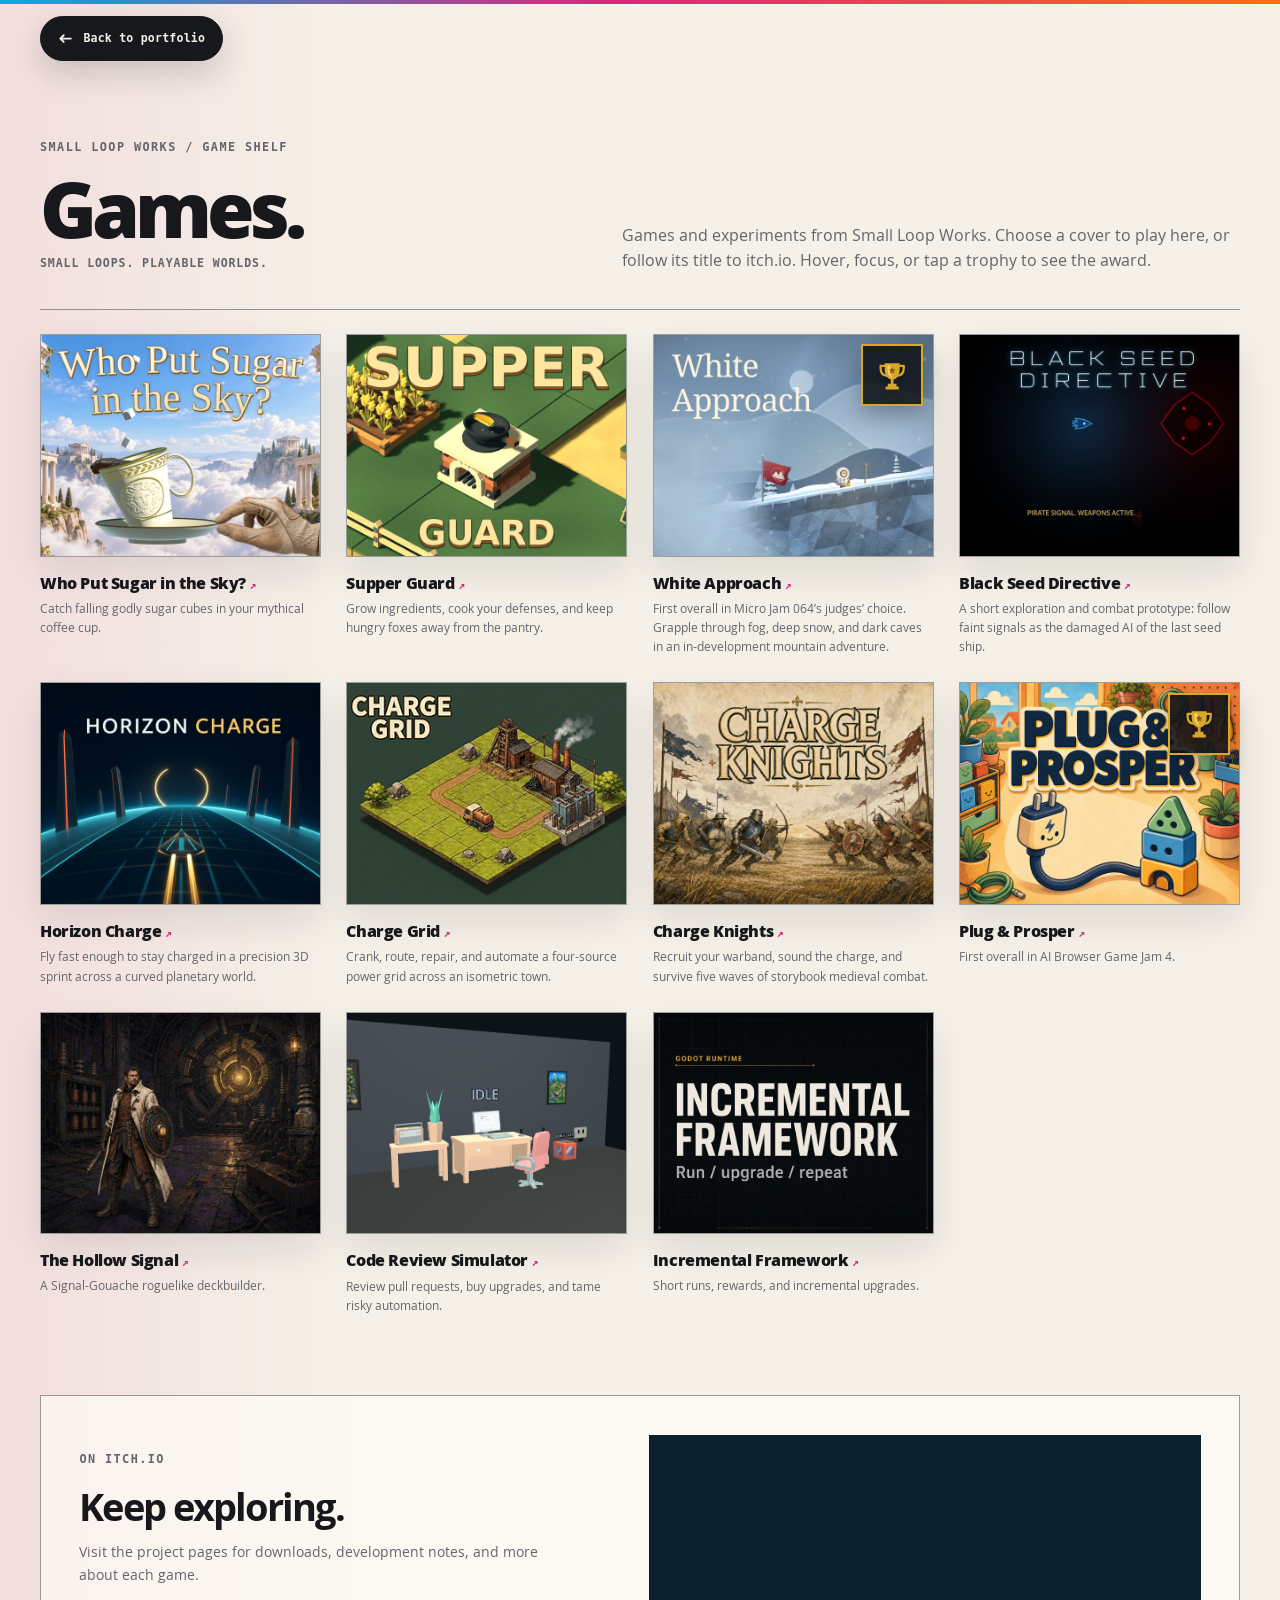
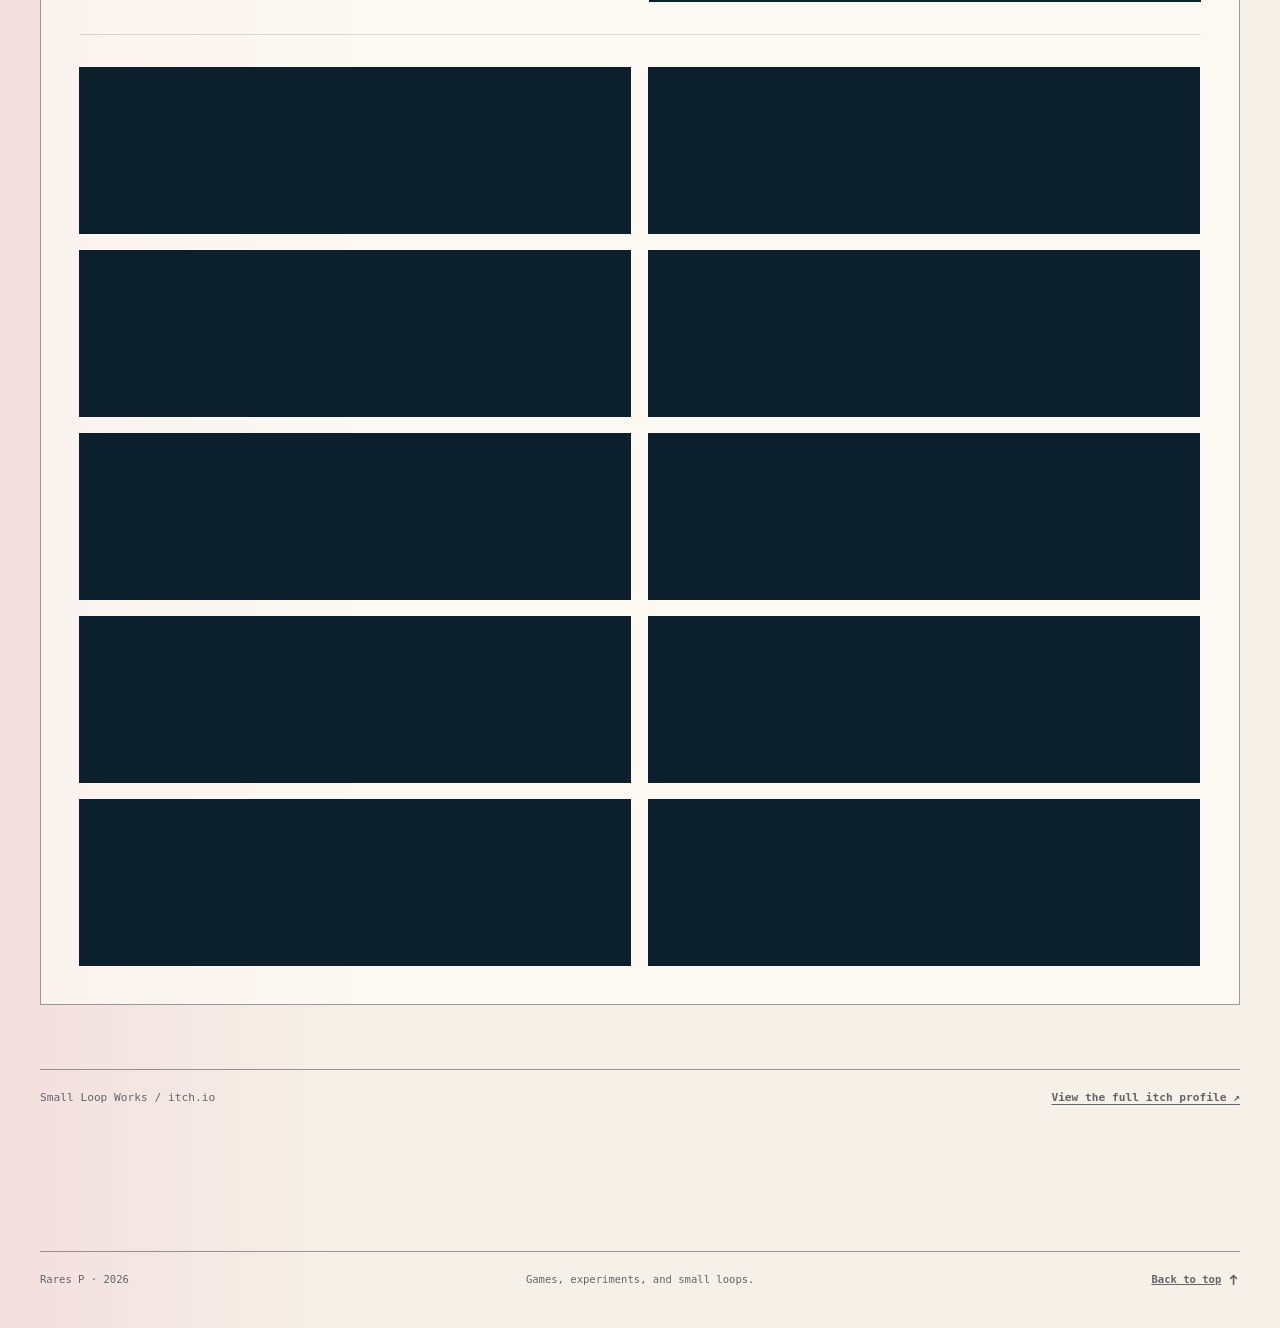
==== commit b1de6193: "Publish site punctuation cleanup" ====
--- a/site/games.html
+++ b/site/games.html
@@ -88,7 +88,7 @@
                 <img src="assets/games/white-approach.png" alt="White Approach cover art showing a little climber beside a red flag on a snowy mountain ledge">
                 <span class="game-cover-action"><span aria-hidden="true">▶</span> Play here</span>
               </button>
-              <a class="game-award-badge" data-award-image="assets/certificates/micro-jam-064.webp" data-award-title="White Approach / Micro Jam 064" data-award-caption="First place overall · Certificate awarded to Small Loop Works, September 2026" data-award-alt="Micro Jam 064 first-place certificate awarded to Small Loop Works" href="assets/certificates/micro-jam-064.webp" target="_blank" rel="noreferrer" aria-label="Preview White Approach’s first-place Micro Jam 064 certificate" title="#1 overall — Micro Jam 064 judges' choice">
+              <a class="game-award-badge" data-award-image="assets/certificates/micro-jam-064.webp" data-award-title="White Approach / Micro Jam 064" data-award-caption="First place overall · Certificate awarded to Small Loop Works, September 2026" data-award-alt="Micro Jam 064 first-place certificate awarded to Small Loop Works" href="assets/certificates/micro-jam-064.webp" target="_blank" rel="noreferrer" aria-label="Preview White Approach’s first-place Micro Jam 064 certificate" title="#1 overall in Micro Jam 064 judges' choice">
                 <svg class="game-award-trophy" viewBox="0 0 160 160" aria-hidden="true" focusable="false">
                   <path class="trophy-handle" d="M51 39H29v9c0 21 12 34 31 35M109 39h22v9c0 21-12 34-31 35"></path>
                   <path class="trophy-cup" d="M47 28h66v26c0 27-14 46-33 46S47 81 47 54V28Z"></path>
@@ -99,7 +99,7 @@
               </a>
             </div>
             <h2><a href="https://smallloopworks.itch.io/white-approach" target="_blank" rel="noreferrer">White Approach <span aria-hidden="true">↗</span></a></h2>
-            <p>Micro Jam 064 — #1 overall in the judges’ choice. Grapple through fog, deep snow, and dark caves in an in-development mountain adventure.</p>
+            <p>First overall in Micro Jam 064’s judges’ choice. Grapple through fog, deep snow, and dark caves in an in-development mountain adventure.</p>
           </article>
 
           <article class="game-card" data-reveal>
@@ -155,7 +155,7 @@
               </a>
             </div>
             <h2><a href="https://smallloopworks.itch.io/plug-prosper" target="_blank" rel="noreferrer">Plug &amp; Prosper <span aria-hidden="true">↗</span></a></h2>
-            <p>Winner of AI Browser Game Jam 4 — ranked #1 overall.</p>
+            <p>First overall in AI Browser Game Jam 4.</p>
           </article>
 
           <article class="game-card" data-reveal>
